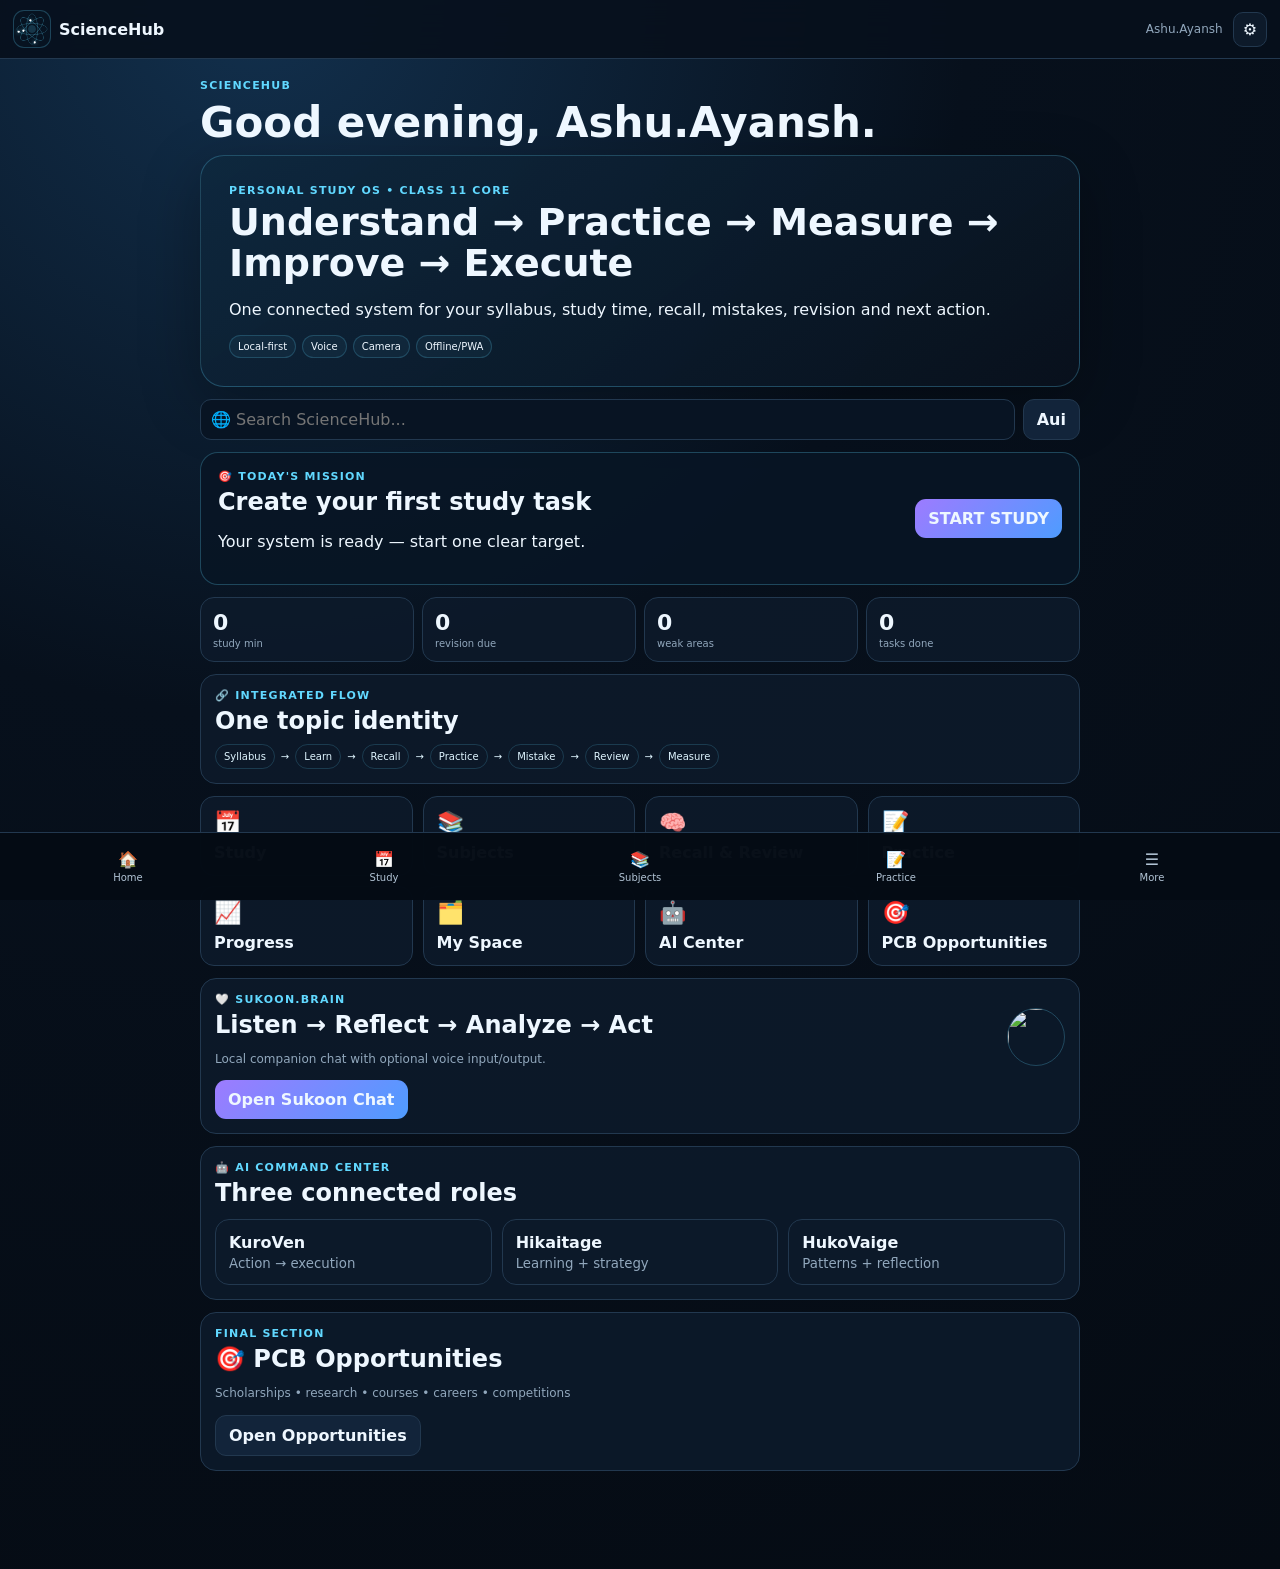
==== index.html @ 4206aed3 "Add files via upload" ====
<!doctype html><html lang="en"><head><meta charset="utf-8"><meta name="viewport" content="width=device-width,initial-scale=1,viewport-fit=cover"><meta name="theme-color" content="#07101c"><meta name="application-name" content="ScienceHub"><link rel="manifest" href="./manifest.json?v=100.0"><link rel="stylesheet" href="./style.css?v=100.0"><title>ScienceHub — V100 Integrated</title></head><body><header class="top"><button class="brand" id="homeBtn"><canvas id="brandCanvas"></canvas><b>ScienceHub</b></button><span class="user">Ashu.Ayansh</span><button class="icon" id="settingsBtn">⚙️</button></header><main id="app"></main><nav class="bottom"><button data-go="home">🏠<small>Home</small></button><button data-go="study">📅<small>Study</small></button><button data-go="subjects">📚<small>Subjects</small></button><button data-go="practice">📝<small>Practice</small></button><button id="moreBtn">☰<small>More</small></button></nav><div id="drawer"></div><div id="modal"></div><script src="./app.js?v=100.0"></script></body></html>
---- style.css ----
:root{--bg:#07101c;--panel:#0d1a2a;--panel2:#12243a;--text:#eef7ff;--muted:#91a7bc;--line:#22384f;--a:#61d8ff;--b:#9d7bff;--good:#68e0a0;--warn:#ffd166}*{box-sizing:border-box}html,body{margin:0;background:radial-gradient(circle at 20% 0%,#12304d 0,#07101c 38%,#050b13 100%);color:var(--text);font-family:system-ui,-apple-system,Segoe UI,Roboto,sans-serif;min-height:100%;scroll-behavior:smooth}body{padding-bottom:78px}button,input,textarea,select{font:inherit;color:inherit}button{cursor:pointer}.top{position:sticky;top:0;z-index:50;display:flex;align-items:center;gap:10px;padding:10px 13px;background:rgba(7,16,28,.9);backdrop-filter:blur(14px);border-bottom:1px solid var(--line)}.brand{border:0;background:none;display:flex;align-items:center;gap:8px;padding:0}.brand canvas{width:38px;height:38px;border-radius:11px;background:#071321;border:1px solid rgba(97,216,255,.25)}.user{margin-left:auto;color:var(--muted);font-size:12px}.icon{border:1px solid var(--line);background:var(--panel);border-radius:10px;padding:7px 9px}.page{max-width:920px;margin:auto;padding:12px}.eyebrow{color:var(--a);font-size:11px;font-weight:800;letter-spacing:.11em}.page h1{font-size:clamp(27px,7vw,42px);margin:6px 0}.page h2{margin:5px 0 9px}.muted{color:var(--muted);font-size:12px;line-height:1.45}.hero{border:1px solid rgba(97,216,255,.25);border-radius:24px;padding:20px;margin:8px 0 12px;background:linear-gradient(145deg,rgba(14,40,62,.9),rgba(9,17,29,.94));box-shadow:0 18px 60px rgba(0,0,0,.3)}.hero h2{font-size:clamp(23px,6vw,38px);line-height:1.08}.pills{display:flex;flex-wrap:wrap;gap:6px;margin-top:12px}.pills span,.tag{border:1px solid rgba(97,216,255,.2);background:rgba(97,216,255,.05);border-radius:999px;padding:5px 8px;font-size:10px}.search{display:flex;gap:8px;margin:10px 0}.search input,input,textarea,select{width:100%;background:#081423;border:1px solid var(--line);border-radius:11px;padding:10px;outline:none}textarea{min-height:110px;resize:vertical}.btn{border:0;border-radius:11px;padding:10px 13px;background:linear-gradient(135deg,var(--b),#4e9cff);font-weight:800}.btn.secondary{background:var(--panel2);border:1px solid var(--line)}.mission{display:flex;justify-content:space-between;gap:14px;align-items:center;padding:17px;border:1px solid rgba(97,216,255,.26);border-radius:18px;background:rgba(8,22,37,.9);margin:12px 0}.stats{display:grid;grid-template-columns:repeat(4,1fr);gap:8px;margin:10px 0}.stats div{background:rgba(13,26,42,.92);border:1px solid var(--line);border-radius:14px;padding:12px}.stats b,.stats small{display:block}.stats b{font-size:22px}.stats small{font-size:10px;color:var(--muted);margin-top:3px}.card{background:rgba(13,26,42,.92);border:1px solid var(--line);border-radius:16px;padding:14px;margin-top:12px}.flow{display:flex;flex-wrap:wrap;align-items:center;gap:6px;font-size:10px;color:#dff5ff}.flow span{border:1px solid rgba(97,216,255,.18);padding:6px 8px;border-radius:999px}.grid{display:grid;grid-template-columns:repeat(4,1fr);gap:8px;margin-top:12px}.grid.ai{grid-template-columns:repeat(3,1fr)}.quick{border:1px solid var(--line);background:rgba(13,26,42,.92);border-radius:14px;padding:13px;text-align:left}.quick span{display:block;font-size:22px;margin-bottom:8px}.quick b,.quick small{display:block}.quick small{color:var(--muted);margin-top:4px}.sukoon-icon{width:58px;height:58px;border-radius:50%;object-fit:cover;border:1px solid rgba(97,216,255,.25)}.row{display:flex;align-items:center;justify-content:space-between;gap:10px}.results button{display:block;width:100%;text-align:left;background:#0b1727;border:1px solid var(--line);border-radius:11px;padding:10px;margin-top:7px}.results .tag{margin-right:7px}.form,.list{display:grid;gap:8px}.item{background:#0a1727;border:1px solid var(--line);border-radius:12px;padding:11px}.item small{display:block;color:var(--muted);margin-top:4px}.item.done{opacity:.55}.full{width:100%;text-align:left}.actions{display:flex;gap:7px;flex-wrap:wrap;margin-top:9px}.subject b{font-size:24px}.subject small{display:block;color:var(--muted);margin-top:5px}.bottom{position:fixed;z-index:60;left:0;right:0;bottom:0;height:68px;background:rgba(5,12,21,.98);border-top:1px solid var(--line);display:grid;grid-template-columns:repeat(5,1fr);padding-bottom:env(safe-area-inset-bottom)}.bottom button{border:0;background:none;display:flex;flex-direction:column;align-items:center;justify-content:center;gap:3px;color:#b2c4d5}.bottom small{font-size:10px}.modal,.modal.chat{position:fixed;z-index:120;inset:14px;max-width:720px;max-height:calc(100vh - 28px);margin:auto;background:#091625;border:1px solid var(--line);border-radius:18px;padding:14px;overflow:auto;box-shadow:0 25px 80px #000;display:flex;flex-direction:column}.modal video{width:100%;max-height:55vh;background:#000;border-radius:13px;margin:10px 0}.modal canvas{display:none}.messages{flex:1;overflow:auto;min-height:240px;display:flex;flex-direction:column;gap:8px;margin:10px 0}.msg{max-width:88%;padding:10px 12px;border:1px solid var(--line);border-radius:15px;background:#0b1a2c;line-height:1.4;font-size:13px}.msg.user{align-self:flex-end;background:#12304a}.msg b{display:block;font-size:10px;color:var(--muted);margin-bottom:4px}.composer{display:flex;gap:7px;align-items:end}.composer textarea{min-height:48px}.foot{display:flex;gap:7px;justify-content:space-between;margin-top:8px}#drawer{display:none;position:fixed;z-index:110;inset:0}#drawer.show{display:block}.shade{position:absolute;inset:0;background:rgba(0,0,0,.72);backdrop-filter:blur(3px)}aside{position:absolute;right:0;top:0;bottom:0;width:min(94vw,430px);padding:15px;background:#071321;border-left:1px solid var(--line);overflow:auto}.menu{display:grid;gap:8px;margin-top:16px}.menu button{padding:13px;text-align:left;border:1px solid var(--line);border-radius:13px;background:#0b192a}.form label{display:flex;gap:8px;align-items:center}.form label input[type=checkbox]{width:auto}@media(max-width:650px){.page{padding:9px}.stats{grid-template-columns:repeat(2,1fr)}.grid,.grid.ai{grid-template-columns:repeat(2,1fr)}.mission{display:block}.mission .btn{width:100%;margin-top:10px}.composer{flex-direction:column}.composer .btn{width:100%}}@media(min-width:800px){.page{padding:20px}.hero{padding:28px}.grid{gap:10px}}
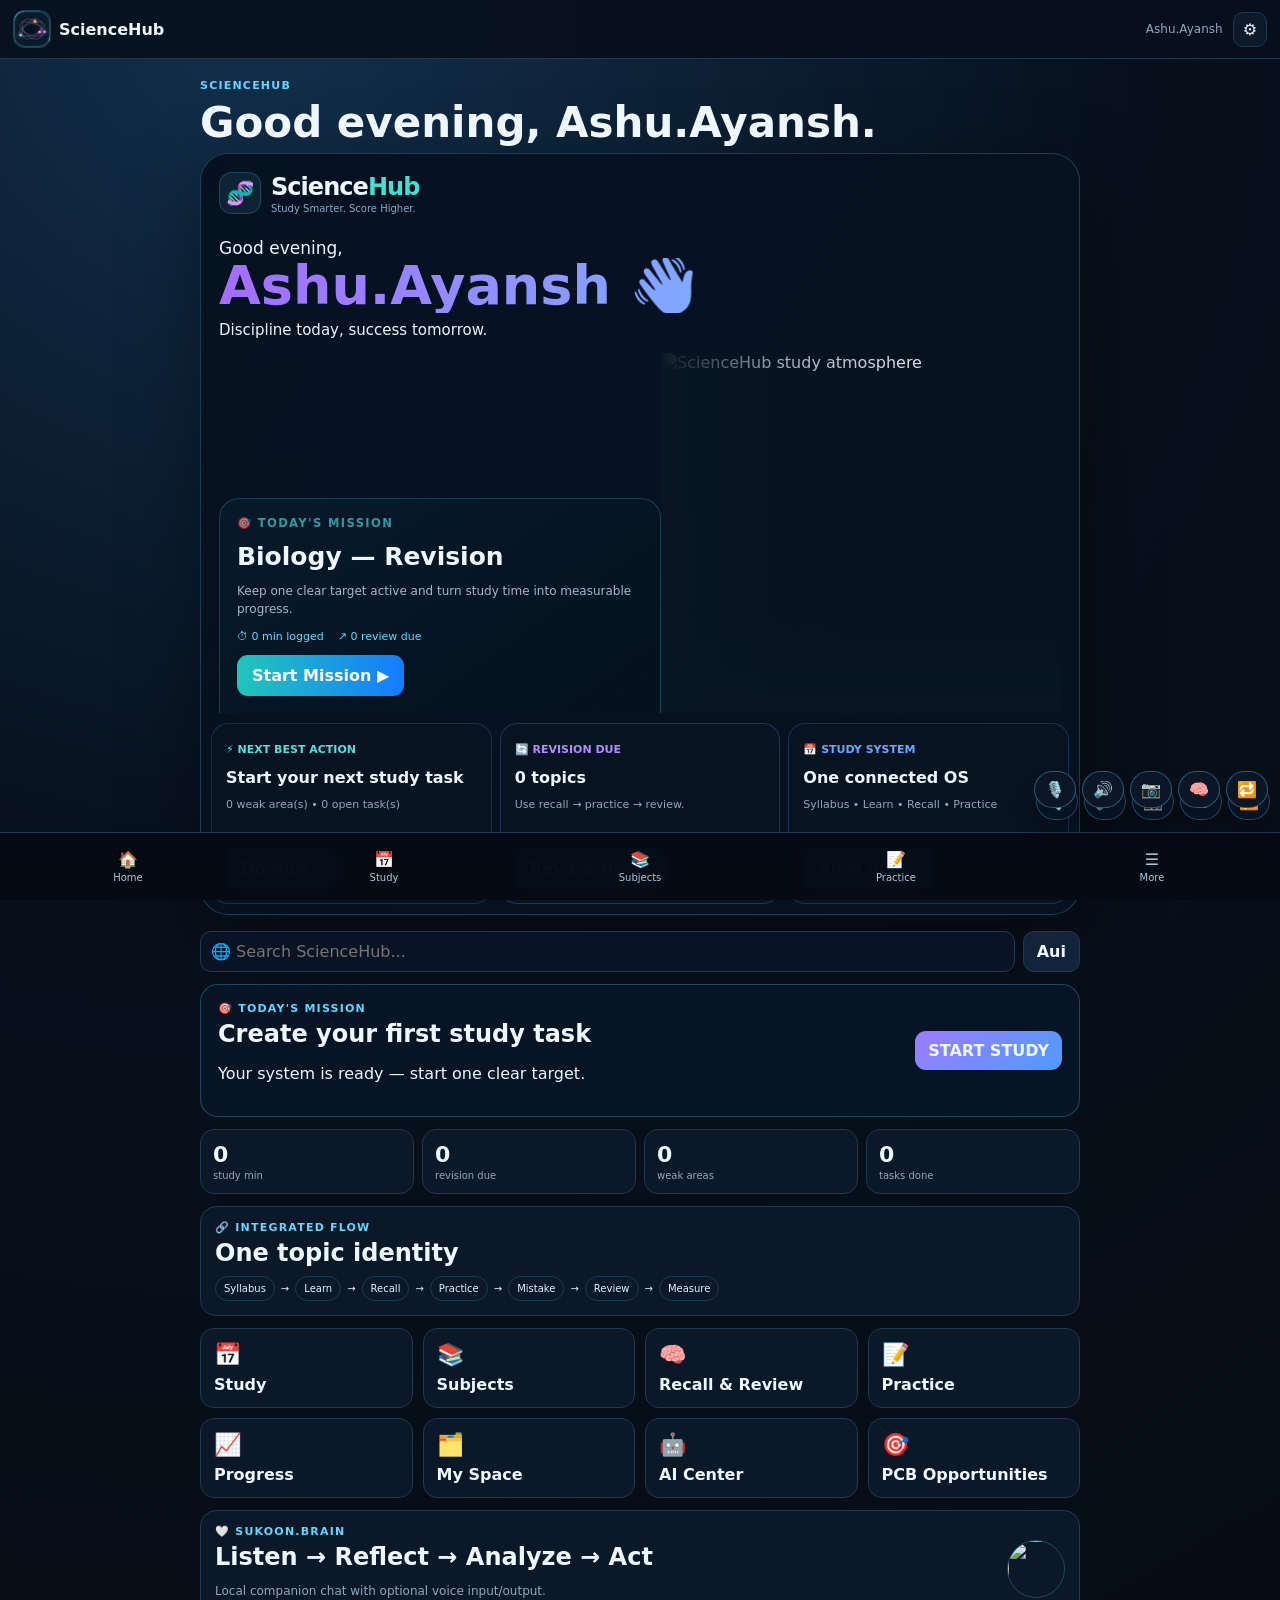
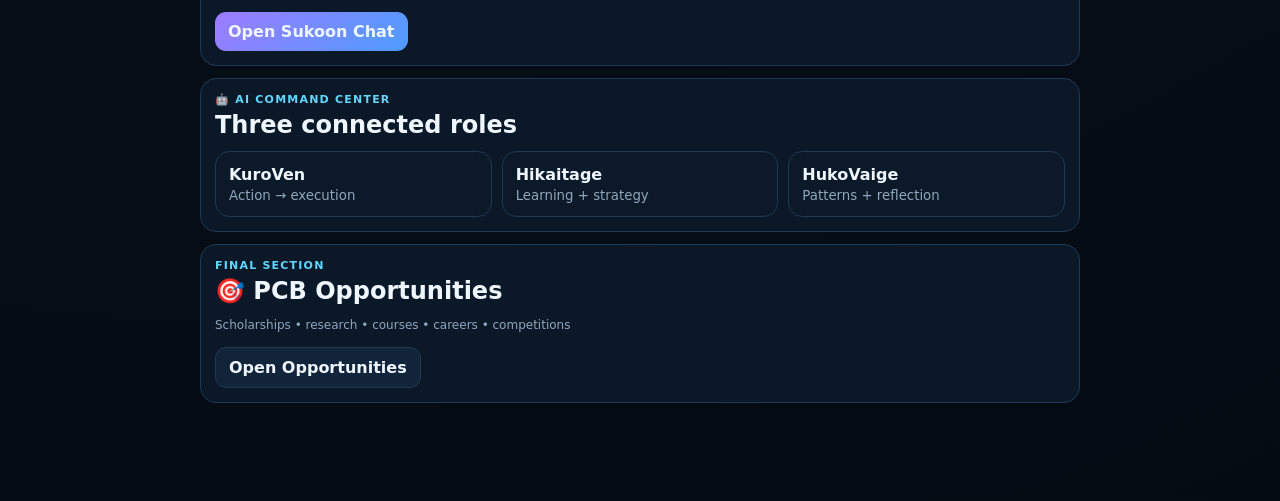
==== commit 00044b35: "Add files via upload" ====
--- a/index.html
+++ b/index.html
@@ -1 +1 @@
-<!doctype html><html lang="en"><head><meta charset="utf-8"><meta name="viewport" content="width=device-width,initial-scale=1,viewport-fit=cover"><meta name="theme-color" content="#07101c"><meta name="application-name" content="ScienceHub"><link rel="manifest" href="./manifest.json?v=100.0"><link rel="stylesheet" href="./style.css?v=100.0"><title>ScienceHub — V100 Integrated</title></head><body><header class="top"><button class="brand" id="homeBtn"><canvas id="brandCanvas"></canvas><b>ScienceHub</b></button><span class="user">Ashu.Ayansh</span><button class="icon" id="settingsBtn">⚙️</button></header><main id="app"></main><nav class="bottom"><button data-go="home">🏠<small>Home</small></button><button data-go="study">📅<small>Study</small></button><button data-go="subjects">📚<small>Subjects</small></button><button data-go="practice">📝<small>Practice</small></button><button id="moreBtn">☰<small>More</small></button></nav><div id="drawer"></div><div id="modal"></div><script src="./app.js?v=100.0"></script></body></html>
+<!doctype html><html lang="en"><head><meta charset="utf-8"><meta name="viewport" content="width=device-width,initial-scale=1,viewport-fit=cover"><meta name="theme-color" content="#07101c"><meta name="application-name" content="ScienceHub"><link rel="manifest" href="./manifest.json?v=100.0"><link rel="stylesheet" href="./style.css?v=101.0"><link rel="stylesheet" href="./sciencehub-v101.css?v=101.0"><link rel="stylesheet" href="./perspective.css?v=101.0"><link rel="stylesheet" href="./sciencehub-live-icon.css?v=101.0"><title>ScienceHub — V101 Restore Integrated</title></head><body><header class="top"><button class="brand" id="homeBtn"><canvas id="brandCanvas"></canvas><b>ScienceHub</b></button><span class="user">Ashu.Ayansh</span><button class="icon" id="settingsBtn">⚙️</button></header><main id="app"></main><nav class="bottom"><button data-go="home">🏠<small>Home</small></button><button data-go="study">📅<small>Study</small></button><button data-go="subjects">📚<small>Subjects</small></button><button data-go="practice">📝<small>Practice</small></button><button id="moreBtn">☰<small>More</small></button></nav><div id="drawer"></div><div id="modal"></div><script src="./app.js?v=101.0"></script><script src="./sciencehub-enhancements.js?v=101.0"></script><script src="./sciencehub-perspective.js?v=101.0"></script><script src="./sciencehub-v101-bridge.js?v=101.0"></script></body></html>
--- a/sciencehub-v101.css
+++ b/sciencehub-v101.css
@@ -0,0 +1,4 @@
+/* ScienceHub V101 restoration visuals */
+.sh-hero-v101{margin:0 0 16px;border:1px solid rgba(97,216,255,.22);border-radius:28px;overflow:hidden;background:linear-gradient(120deg,rgba(5,17,31,.98),rgba(8,18,34,.90));box-shadow:0 22px 80px rgba(0,0,0,.38)}
+.sh-hero-copy{padding:18px 18px 0;position:relative;z-index:1}.sh-brandline{display:flex;gap:10px;align-items:center}.sh-mini-logo{display:grid;place-items:center;width:42px;height:42px;border-radius:13px;background:rgba(97,216,255,.09);border:1px solid rgba(97,216,255,.2);font-size:23px}.sh-brandline b{font-size:24px;letter-spacing:-.04em}.sh-brandline b span{color:#41e0d1}.sh-brandline small{display:block;color:#8fa9c0;font-size:10px;margin-top:2px}.sh-greeting{margin-top:24px;font-size:17px}.sh-name{font-size:clamp(34px,9vw,54px);font-weight:900;line-height:1.02;background:linear-gradient(90deg,#a66cff,#64d9ff);-webkit-background-clip:text;background-clip:text;color:transparent}.sh-tagline{font-size:15px;color:#e9f4ff;margin-top:8px}.sh-hero-grid{display:grid;grid-template-columns:minmax(0,1.05fr) minmax(260px,.95fr);align-items:end;margin-top:14px}.sh-mission-v101{padding:17px;border-radius:20px 20px 0 0;background:linear-gradient(145deg,rgba(7,27,43,.95),rgba(5,17,29,.98));border:1px solid rgba(97,216,255,.22);border-bottom:0}.sh-kicker{color:#45dfe3;font-weight:900;letter-spacing:.07em;font-size:11px}.sh-mission-v101 h2{font-size:25px;margin:12px 0 6px}.sh-mission-v101 p{color:#a5b7c9;font-size:12px;line-height:1.45}.sh-mission-meta{display:flex;gap:14px;flex-wrap:wrap;color:#57dfff;font-size:11px;margin:12px 0}.sh-primary,.sh-hero-actions button{border:0;border-radius:11px;padding:11px 15px;background:linear-gradient(90deg,#20c6ba,#147cff);color:#fff;font-weight:900}.sh-hero-art{height:360px;overflow:hidden;position:relative}.sh-hero-art:after{content:"";position:absolute;inset:0;background:linear-gradient(90deg,#081522 0%,rgba(8,21,34,.25) 30%,transparent 60%),linear-gradient(0deg,#081522 0%,transparent 30%)}.sh-hero-art img{width:100%;height:100%;object-fit:cover;object-position:55% 42%;filter:saturate(1.05) brightness(.9)}.sh-hero-actions{display:grid;grid-template-columns:repeat(3,1fr);gap:8px;padding:10px}.sh-hero-actions article{min-height:150px;padding:14px;border:1px solid rgba(97,216,255,.15);border-radius:17px;background:rgba(8,20,34,.8)}.sh-hero-actions article:nth-child(2){border-color:rgba(157,123,255,.25)}.sh-hero-actions article:nth-child(3){border-color:rgba(70,150,255,.22)}.sh-hero-actions b{font-size:11px;color:#59e0d8}.sh-hero-actions article:nth-child(2) b{color:#b18cff}.sh-hero-actions article:nth-child(3) b{color:#69aaff}.sh-hero-actions h3{margin:11px 0 6px;font-size:16px}.sh-hero-actions p{font-size:11px;color:#91a7bc;min-height:31px}.sh-hero-actions button{background:#0d5fc2;margin-top:8px}.sh-live-brand{position:relative;display:block;width:38px;height:38px;border-radius:11px;overflow:hidden;border:1px solid rgba(97,216,255,.25);flex:0 0 38px}.sh-live-brand img,.sh-live-brand canvas{position:absolute;inset:0;width:100%;height:100%;display:block}.sh-live-brand img{object-fit:cover}.sh-live-brand canvas{pointer-events:none}.sh-live-brand:after{content:"";position:absolute;inset:0;border-radius:11px;box-shadow:inset 0 0 15px rgba(80,220,255,.12);pointer-events:none}#shV101Dock{position:fixed;right:10px;bottom:80px;z-index:70;display:flex;gap:6px;flex-wrap:wrap;justify-content:flex-end}#shV101Dock button{border:1px solid rgba(97,216,255,.28);border-radius:999px;background:rgba(7,20,34,.94);color:#fff;padding:8px 10px;box-shadow:0 7px 24px rgba(0,0,0,.3)}
+@media(max-width:700px){.sh-hero-grid{grid-template-columns:1fr}.sh-hero-art{height:270px;order:-1}.sh-mission-v101{border-radius:0 0 18px 18px;border-bottom:1px solid rgba(97,216,255,.22)}.sh-hero-actions{grid-template-columns:1fr}.sh-hero-actions article{min-height:auto}.sh-hero-copy{padding:15px 12px 0}.sh-name{font-size:38px}}
--- a/perspective.css
+++ b/perspective.css
@@ -0,0 +1 @@
+.sh-perspective{margin:18px auto;max-width:1100px;padding:18px;border-radius:22px;background:rgba(20,25,45,.72);backdrop-filter:blur(12px);border:1px solid rgba(255,255,255,.09);color:inherit}.sh-perspective-head{display:flex;justify-content:space-between;gap:16px;margin-bottom:14px}.sh-kicker{font-size:.72rem;letter-spacing:.12em;opacity:.65}.sh-perspective h2{margin:4px 0}.sh-perspective p{opacity:.78}.sh-perspective-grid{display:grid;grid-template-columns:repeat(5,minmax(0,1fr));gap:10px}.sh-perspective-card{border:1px solid rgba(255,255,255,.1);border-radius:16px;padding:14px;text-align:left;background:rgba(255,255,255,.04);color:inherit;cursor:pointer;min-height:130px}.sh-perspective-card.active{outline:2px solid currentColor;background:rgba(255,255,255,.09)}.sh-perspective-icon{font-size:1.5rem;display:block;margin-bottom:10px}.sh-perspective-card strong,.sh-perspective-card small{display:block}.sh-perspective-card small{margin-top:6px;opacity:.7;line-height:1.35}.sh-perspective-insight{margin-top:12px;padding:14px;border-radius:15px;background:rgba(255,255,255,.05)}.sh-perspective-insight p{margin:6px 0 0}@media(max-width:800px){.sh-perspective-grid{grid-template-columns:repeat(2,minmax(0,1fr))}}@media(max-width:480px){.sh-perspective-grid{grid-template-columns:1fr}.sh-perspective{margin:10px;padding:13px}}
--- a/sciencehub-live-icon.css
+++ b/sciencehub-live-icon.css
@@ -0,0 +1,6 @@
+/* ScienceHub live icon shell */
+.brand-live-icon{display:inline-flex;width:42px;height:42px;flex:0 0 42px;align-items:center;justify-content:center;overflow:hidden;border-radius:12px}
+#brandIconCanvas{display:block;width:42px;height:42px}
+.sh-live-preview{display:grid;place-items:center;min-height:100vh;margin:0;background:#07101c;color:#fff;font-family:system-ui,sans-serif}
+.sh-live-card{width:min(92vw,520px);padding:24px;border-radius:28px;background:rgba(255,255,255,.06);border:1px solid rgba(255,255,255,.12);text-align:center;box-shadow:0 20px 70px rgba(0,0,0,.35)}
+.sh-live-card h1{margin:0 0 8px}.sh-live-card p{opacity:.75}.sh-live-icon{width:320px;height:320px;margin:20px auto;border-radius:64px;overflow:hidden}.sh-live-icon canvas{width:100%;height:100%;display:block}
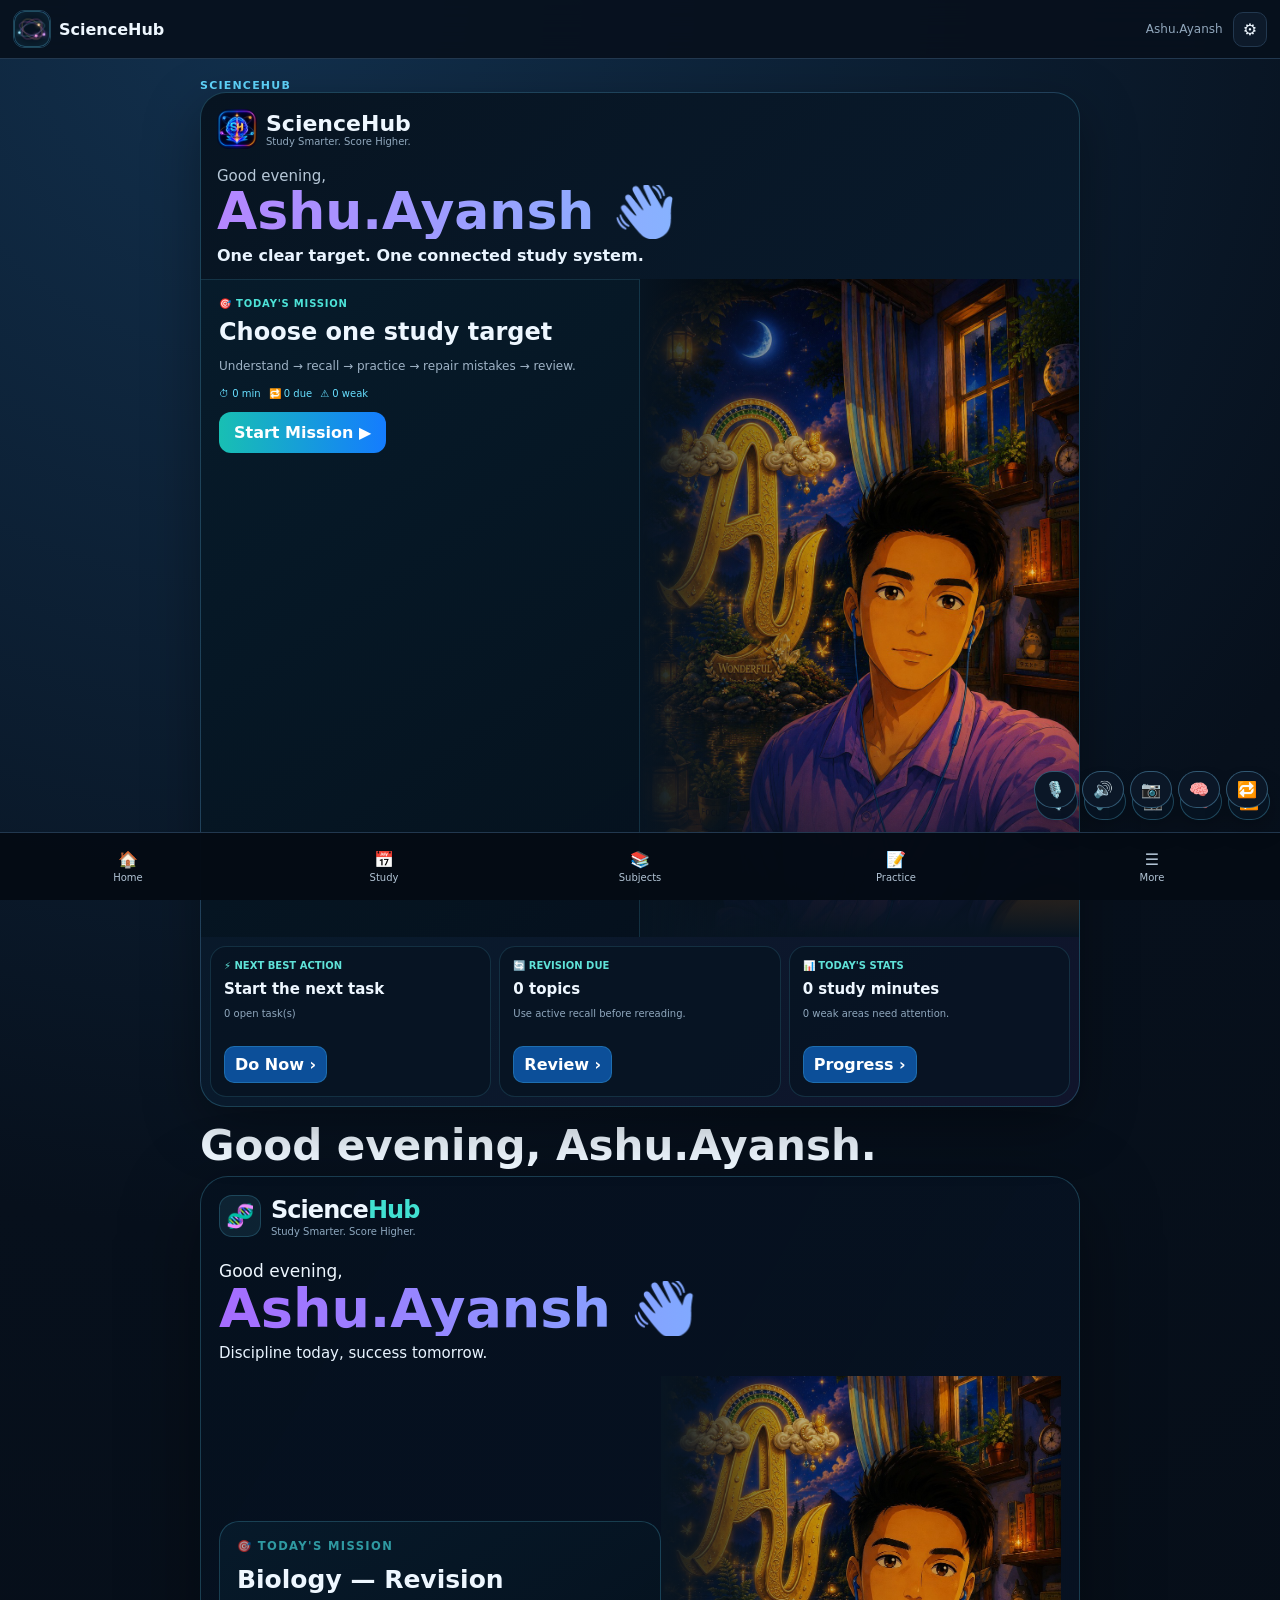
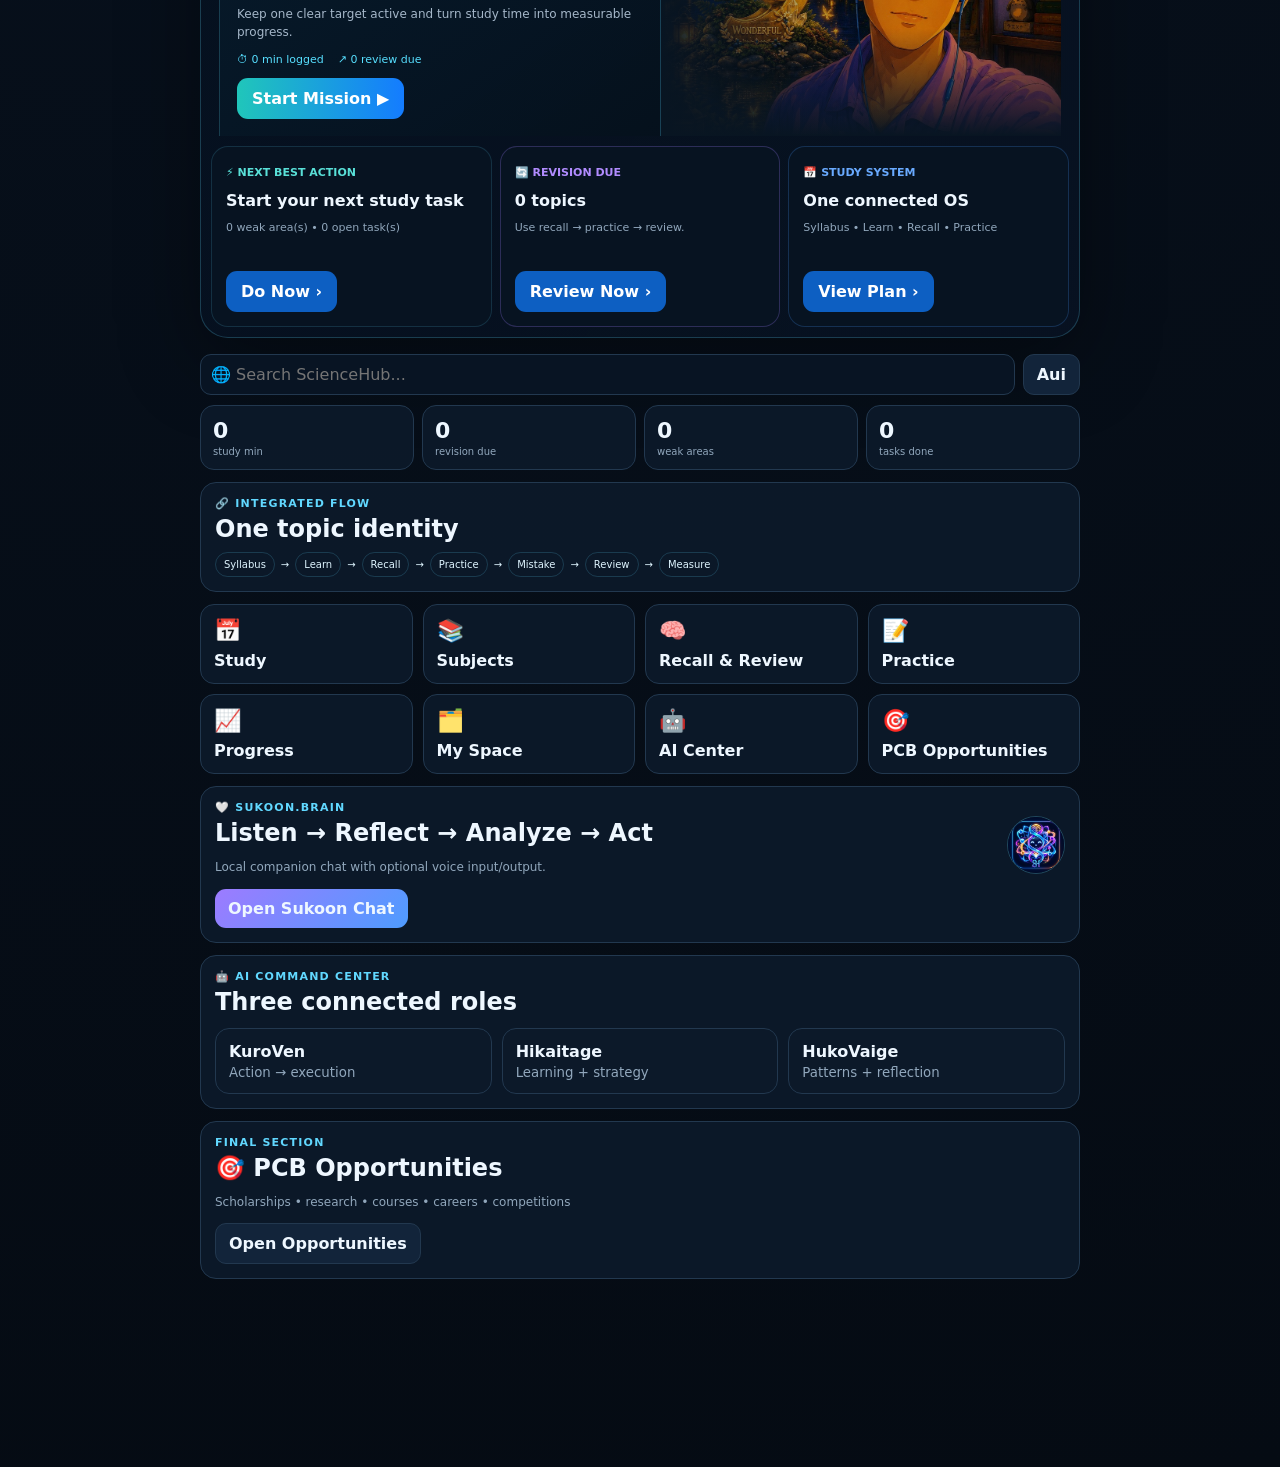
==== commit 8a477234: "Add files via upload" ====
--- a/index.html
+++ b/index.html
@@ -1 +1,37 @@
-<!doctype html><html lang="en"><head><meta charset="utf-8"><meta name="viewport" content="width=device-width,initial-scale=1,viewport-fit=cover"><meta name="theme-color" content="#07101c"><meta name="application-name" content="ScienceHub"><link rel="manifest" href="./manifest.json?v=100.0"><link rel="stylesheet" href="./style.css?v=101.0"><link rel="stylesheet" href="./sciencehub-v101.css?v=101.0"><link rel="stylesheet" href="./perspective.css?v=101.0"><link rel="stylesheet" href="./sciencehub-live-icon.css?v=101.0"><title>ScienceHub — V101 Restore Integrated</title></head><body><header class="top"><button class="brand" id="homeBtn"><canvas id="brandCanvas"></canvas><b>ScienceHub</b></button><span class="user">Ashu.Ayansh</span><button class="icon" id="settingsBtn">⚙️</button></header><main id="app"></main><nav class="bottom"><button data-go="home">🏠<small>Home</small></button><button data-go="study">📅<small>Study</small></button><button data-go="subjects">📚<small>Subjects</small></button><button data-go="practice">📝<small>Practice</small></button><button id="moreBtn">☰<small>More</small></button></nav><div id="drawer"></div><div id="modal"></div><script src="./app.js?v=101.0"></script><script src="./sciencehub-enhancements.js?v=101.0"></script><script src="./sciencehub-perspective.js?v=101.0"></script><script src="./sciencehub-v101-bridge.js?v=101.0"></script></body></html>
+<!doctype html>
+<html lang="en">
+<head>
+<meta charset="utf-8">
+<meta name="viewport" content="width=device-width,initial-scale=1,viewport-fit=cover">
+<meta name="theme-color" content="#07101c">
+<meta name="application-name" content="ScienceHub">
+<link rel="manifest" href="./manifest.json?v=102.0">
+<link rel="stylesheet" href="./style.css?v=102.0">
+<link rel="stylesheet" href="./sciencehub-v101.css?v=102.0">
+<link rel="stylesheet" href="./perspective.css?v=102.0">
+<link rel="stylesheet" href="./sciencehub-live-icon.css?v=102.0">
+<link rel="stylesheet" href="./sciencehub-v102-repair.css?v=102.0">
+<title>ScienceHub — V102 Repair Integrated</title>
+</head>
+<body>
+<header class="top">
+<button class="brand" id="homeBtn"><canvas id="brandCanvas"></canvas><b>ScienceHub</b></button>
+<span class="user">Ashu.Ayansh</span>
+<button class="icon" id="settingsBtn">⚙️</button>
+</header>
+<main id="app"></main>
+<nav class="bottom">
+<button data-go="home">🏠<small>Home</small></button>
+<button data-go="study">📅<small>Study</small></button>
+<button data-go="subjects">📚<small>Subjects</small></button>
+<button data-go="practice">📝<small>Practice</small></button>
+<button id="moreBtn">☰<small>More</small></button>
+</nav>
+<div id="drawer"></div><div id="modal"></div>
+<script src="./app.js?v=102.0"></script>
+<script src="./sciencehub-enhancements.js?v=102.0"></script>
+<script src="./sciencehub-perspective.js?v=102.0"></script>
+<script src="./sciencehub-v101-bridge.js?v=102.0"></script>
+<script src="./sciencehub-v102-repair.js?v=102.0"></script>
+</body>
+</html>
--- a/sciencehub-v102-repair.css
+++ b/sciencehub-v102-repair.css
@@ -0,0 +1,18 @@
+/* ScienceHub V102 Repair — additive, mobile-first, no core feature replacement */
+:root{--sh-cyan:#61d8ff;--sh-teal:#41e0d1;--sh-purple:#a66cff;--sh-bg:#07101c}
+body{overflow-x:hidden}
+.page{width:min(100%,1120px);margin:0 auto;padding-bottom:110px}
+.card,.hero,.mission,.search,.stats,.quick{box-sizing:border-box}
+.sh-v102-hero{position:relative;margin:0 0 14px;border:1px solid rgba(97,216,255,.22);border-radius:26px;overflow:hidden;background:linear-gradient(135deg,#071421 0%,#091a2c 55%,#10142b 100%);box-shadow:0 18px 55px rgba(0,0,0,.34)}
+.sh-v102-hero-top{padding:16px 16px 0;position:relative;z-index:2}
+.sh-v102-brand{display:flex;align-items:center;gap:9px}.sh-v102-brand img{width:40px;height:40px;border-radius:12px;object-fit:cover}.sh-v102-brand b{font-size:22px}.sh-v102-brand small{display:block;color:#91a8bd;font-size:10px}
+.sh-v102-greeting{margin-top:18px;color:#b7c8d8;font-size:15px}.sh-v102-name{font-size:clamp(32px,8vw,52px);font-weight:900;line-height:1.03;background:linear-gradient(90deg,#b486ff,#61d8ff);-webkit-background-clip:text;background-clip:text;color:transparent}.sh-v102-tag{margin:7px 0 0;color:#e9f4ff;font-weight:700}
+.sh-v102-main{display:grid;grid-template-columns:1fr 1fr;align-items:stretch;margin-top:14px}.sh-v102-art{min-height:300px;position:relative;overflow:hidden;order:2}.sh-v102-art img{width:100%;height:100%;object-fit:cover;object-position:center;display:block;filter:saturate(1.04) brightness(.9)}.sh-v102-art:after{content:"";position:absolute;inset:0;background:linear-gradient(90deg,#071421 0%,rgba(7,20,33,.45) 20%,transparent 55%),linear-gradient(0deg,#071421 0%,transparent 34%)}
+.sh-v102-mission{padding:18px;background:linear-gradient(145deg,rgba(7,27,43,.97),rgba(5,17,29,.98));border-top:1px solid rgba(97,216,255,.16);border-right:1px solid rgba(97,216,255,.14)}.sh-v102-kicker{font-size:10px;font-weight:900;letter-spacing:.08em;color:#4de2d8}.sh-v102-mission h2{font-size:24px;line-height:1.12;margin:10px 0 7px}.sh-v102-mission p{color:#9fb3c6;font-size:12px;line-height:1.5}.sh-v102-meta{display:flex;gap:8px;flex-wrap:wrap;margin:13px 0;color:#67dfff;font-size:10px}.sh-v102-btn{border:0;border-radius:12px;padding:11px 15px;background:linear-gradient(90deg,#18bfb3,#147cff);color:#fff;font-weight:900}
+.sh-v102-actions{display:grid;grid-template-columns:repeat(3,1fr);gap:8px;padding:9px}.sh-v102-action{padding:13px;border-radius:16px;border:1px solid rgba(97,216,255,.14);background:rgba(7,20,34,.78);min-width:0}.sh-v102-action b{display:block;font-size:10px;color:#5fe2d8}.sh-v102-action h3{font-size:15px;margin:9px 0 5px}.sh-v102-action p{font-size:10px;color:#8fa7bd;min-height:28px}.sh-v102-action button{border:1px solid rgba(97,216,255,.22);border-radius:10px;background:#0c4f99;color:#fff;padding:8px 10px;font-weight:800}
+.sh-v102-pcb{margin:14px 0;padding:15px;border:1px solid rgba(97,216,255,.18);border-radius:22px;background:linear-gradient(145deg,rgba(8,22,37,.95),rgba(8,15,28,.95))}.sh-v102-pcb-head{display:flex;justify-content:space-between;gap:12px;align-items:flex-end}.sh-v102-pcb h2{margin:4px 0;font-size:20px}.sh-v102-pcb p{margin:0;color:#8fa7bd;font-size:11px}.sh-v102-assets{display:grid;grid-template-columns:repeat(3,1fr);gap:9px;margin-top:12px}.sh-v102-asset{border:1px solid rgba(97,216,255,.13);background:rgba(255,255,255,.025);border-radius:16px;padding:10px;color:#fff;text-align:left;cursor:pointer}.sh-v102-asset img{width:100%;height:90px;object-fit:contain;display:block}.sh-v102-asset b{display:block;margin-top:5px;font-size:12px}.sh-v102-asset small{display:block;color:#8fa7bd;margin-top:3px;font-size:9px}
+.sh-v102-visuals{display:grid;grid-template-columns:repeat(4,1fr);gap:8px}.sh-v102-visual{padding:9px;border-radius:14px;border:1px solid rgba(97,216,255,.12);background:rgba(255,255,255,.02);text-align:center}.sh-v102-visual img{width:58px;height:58px;object-fit:contain}.sh-v102-visual span{display:block;font-size:9px;color:#a6b9ca;margin-top:3px}
+.sh-v102-modal{position:fixed;inset:0;z-index:999;background:rgba(1,6,12,.86);backdrop-filter:blur(8px);display:grid;place-items:center;padding:20px}.sh-v102-modal>div{width:min(92vw,440px);border:1px solid rgba(97,216,255,.25);border-radius:24px;background:#091625;padding:20px;text-align:center}.sh-v102-modal img{width:min(70vw,280px);height:min(70vw,280px);object-fit:contain}.sh-v102-modal button{border:0;border-radius:10px;padding:10px 15px;background:#1167bd;color:#fff;font-weight:800}
+.sh-v102-audit{display:none!important}
+@media(max-width:720px){.page{padding-left:10px;padding-right:10px}.sh-v102-main{grid-template-columns:1fr}.sh-v102-art{order:-1;min-height:220px;max-height:280px}.sh-v102-mission{border-right:0}.sh-v102-actions{grid-template-columns:1fr}.sh-v102-action{min-height:0}.sh-v102-assets{grid-template-columns:repeat(3,1fr)}.sh-v102-asset{padding:7px}.sh-v102-asset img{height:70px}.sh-v102-visuals{grid-template-columns:repeat(4,1fr)}.bottom{padding-bottom:env(safe-area-inset-bottom)} }
+@media(max-width:390px){.sh-v102-assets{grid-template-columns:1fr}.sh-v102-asset{display:grid;grid-template-columns:72px 1fr;align-items:center;column-gap:9px}.sh-v102-asset img{height:72px}.sh-v102-asset b{margin-top:0}.sh-v102-visuals{grid-template-columns:repeat(2,1fr)}}
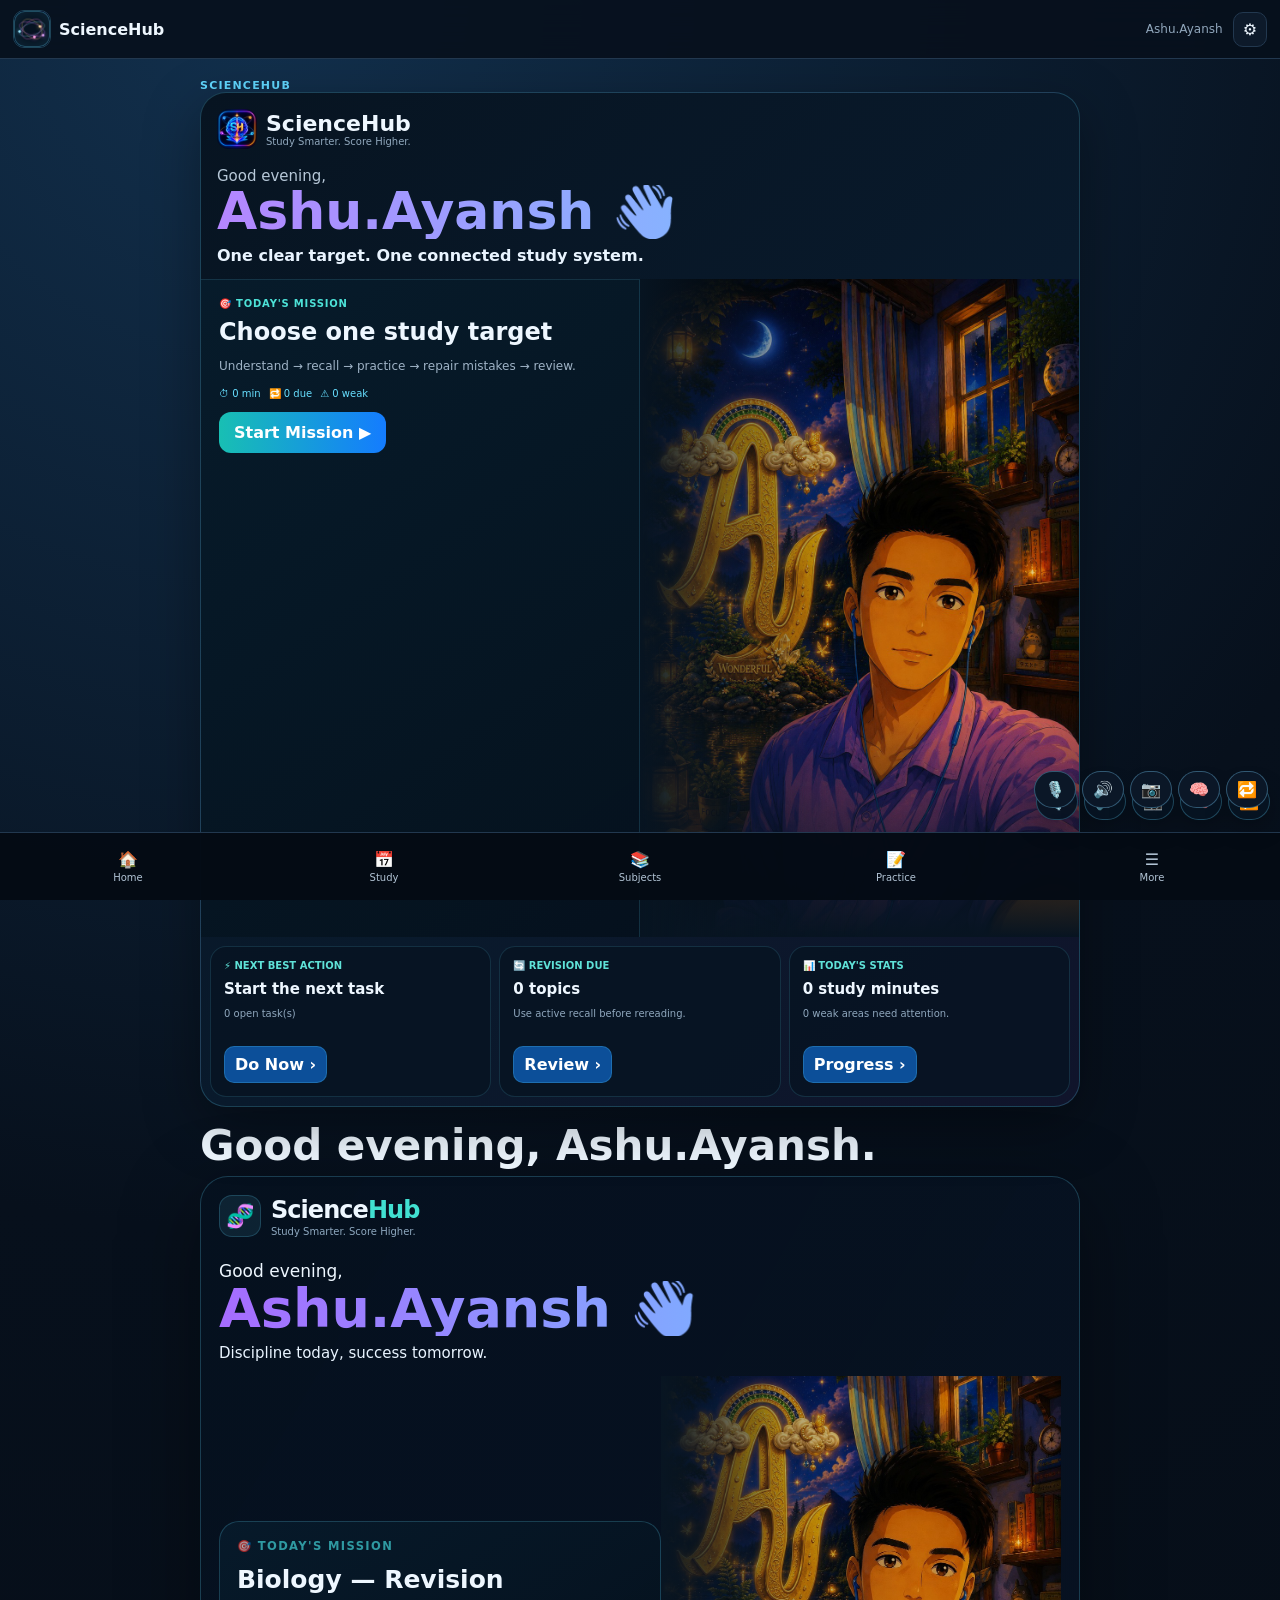
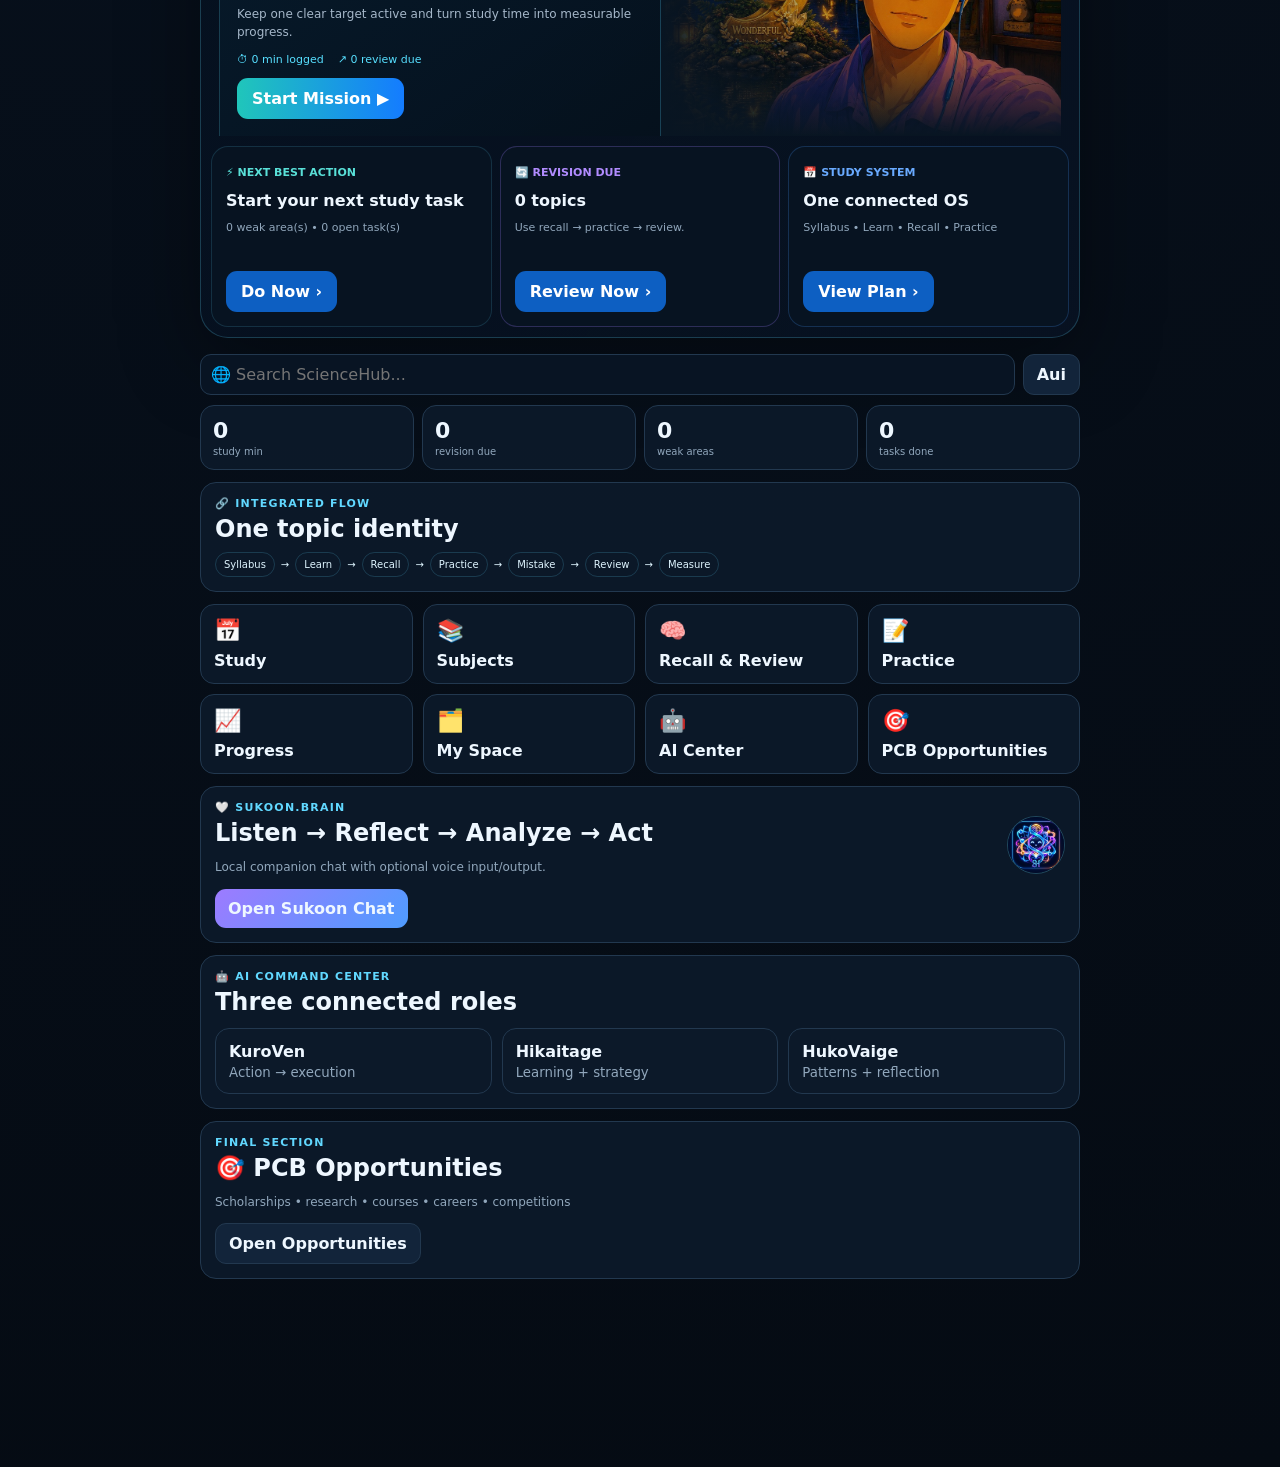
==== commit f2ab6274: "Add files via upload" ====
--- a/index.html
+++ b/index.html
@@ -11,7 +11,8 @@
 <link rel="stylesheet" href="./perspective.css?v=102.0">
 <link rel="stylesheet" href="./sciencehub-live-icon.css?v=102.0">
 <link rel="stylesheet" href="./sciencehub-v102-repair.css?v=102.0">
-<title>ScienceHub — V102 Repair Integrated</title>
+<link rel="stylesheet" href="./core/upgrade-guard-ai.css?v=2.0">
+<title>ScienceHub — Upgrade Guard AI Phase 2</title>
 </head>
 <body>
 <header class="top">
@@ -28,6 +29,11 @@
 <button id="moreBtn">☰<small>More</small></button>
 </nav>
 <div id="drawer"></div><div id="modal"></div>
+
+<!-- Upgrade Guard AI is loaded before the ScienceHub runtime so it is available by default. -->
+<script src="./upgrade-guard-ai.js?v=2.0"></script>
+<script src="./core/sciencehub-upgrade-bridge.js?v=2.0"></script>
+
 <script src="./app.js?v=102.0"></script>
 <script src="./sciencehub-enhancements.js?v=102.0"></script>
 <script src="./sciencehub-perspective.js?v=102.0"></script>
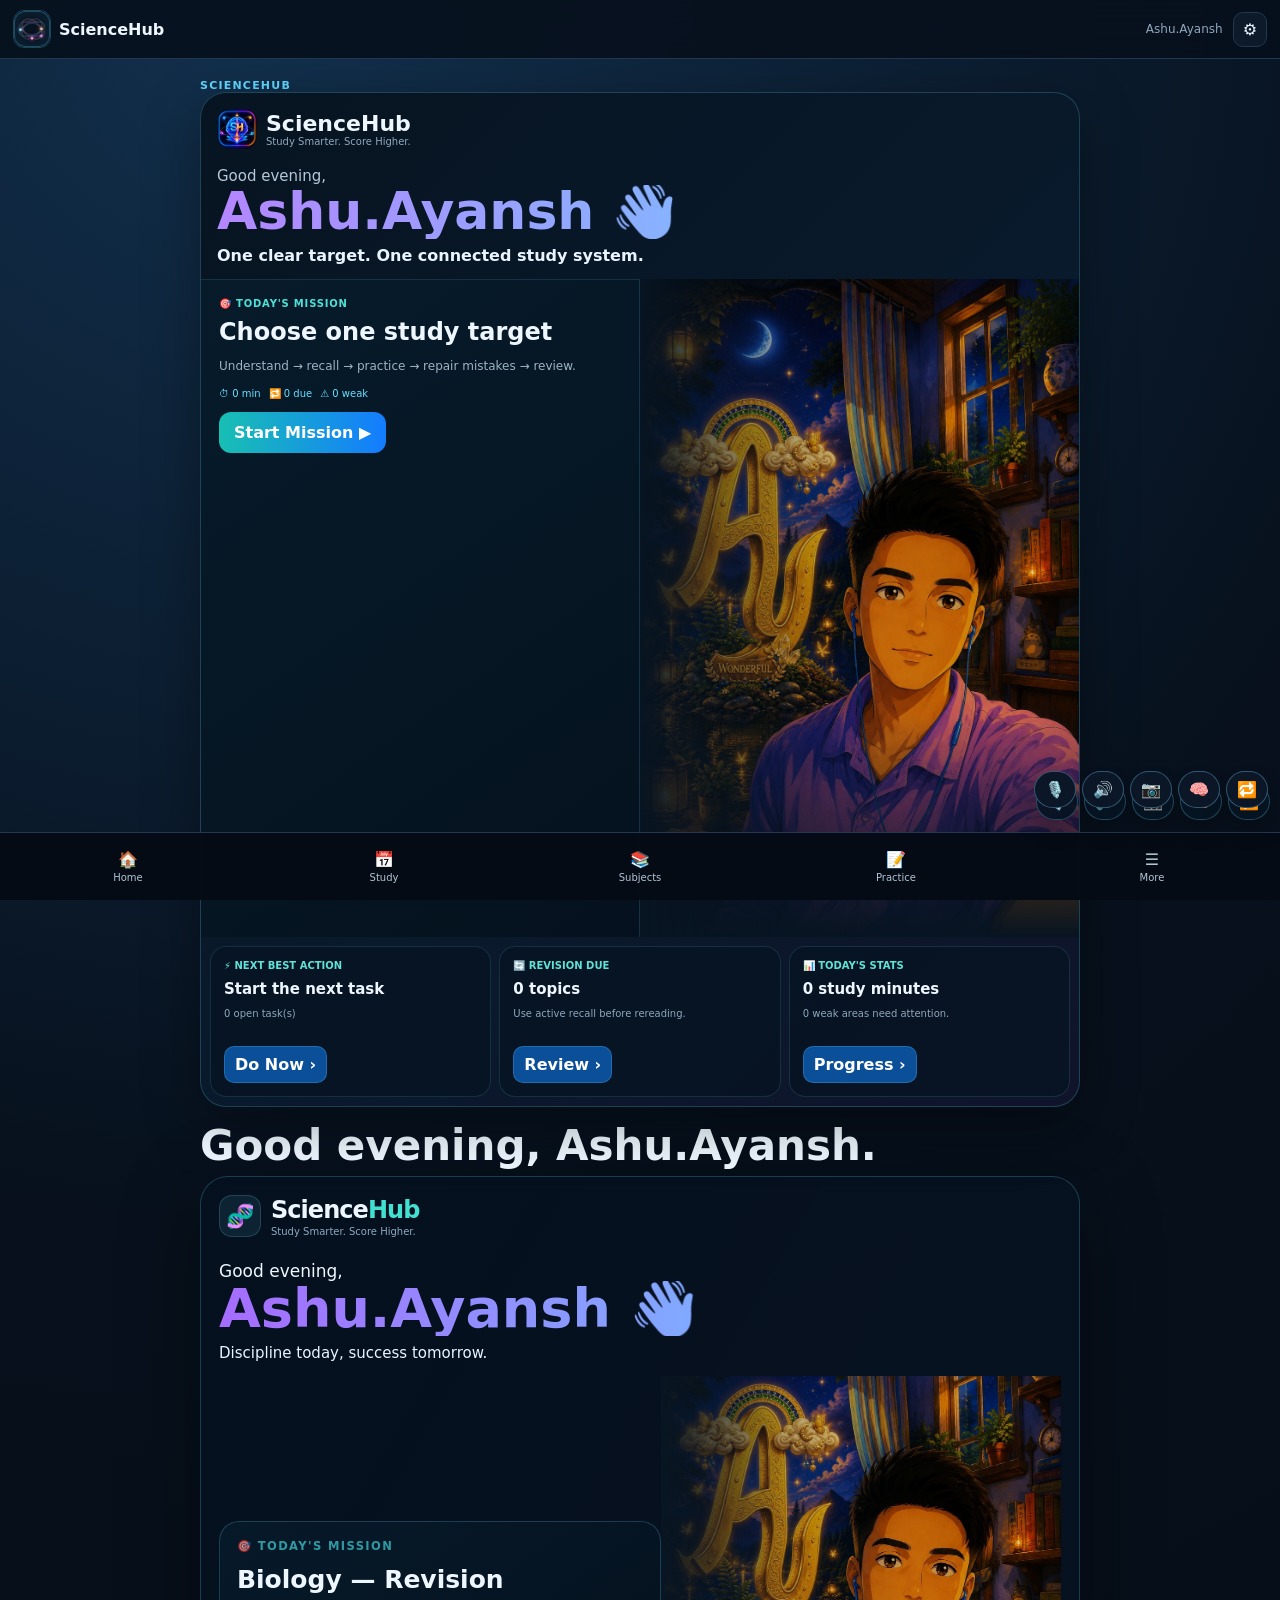
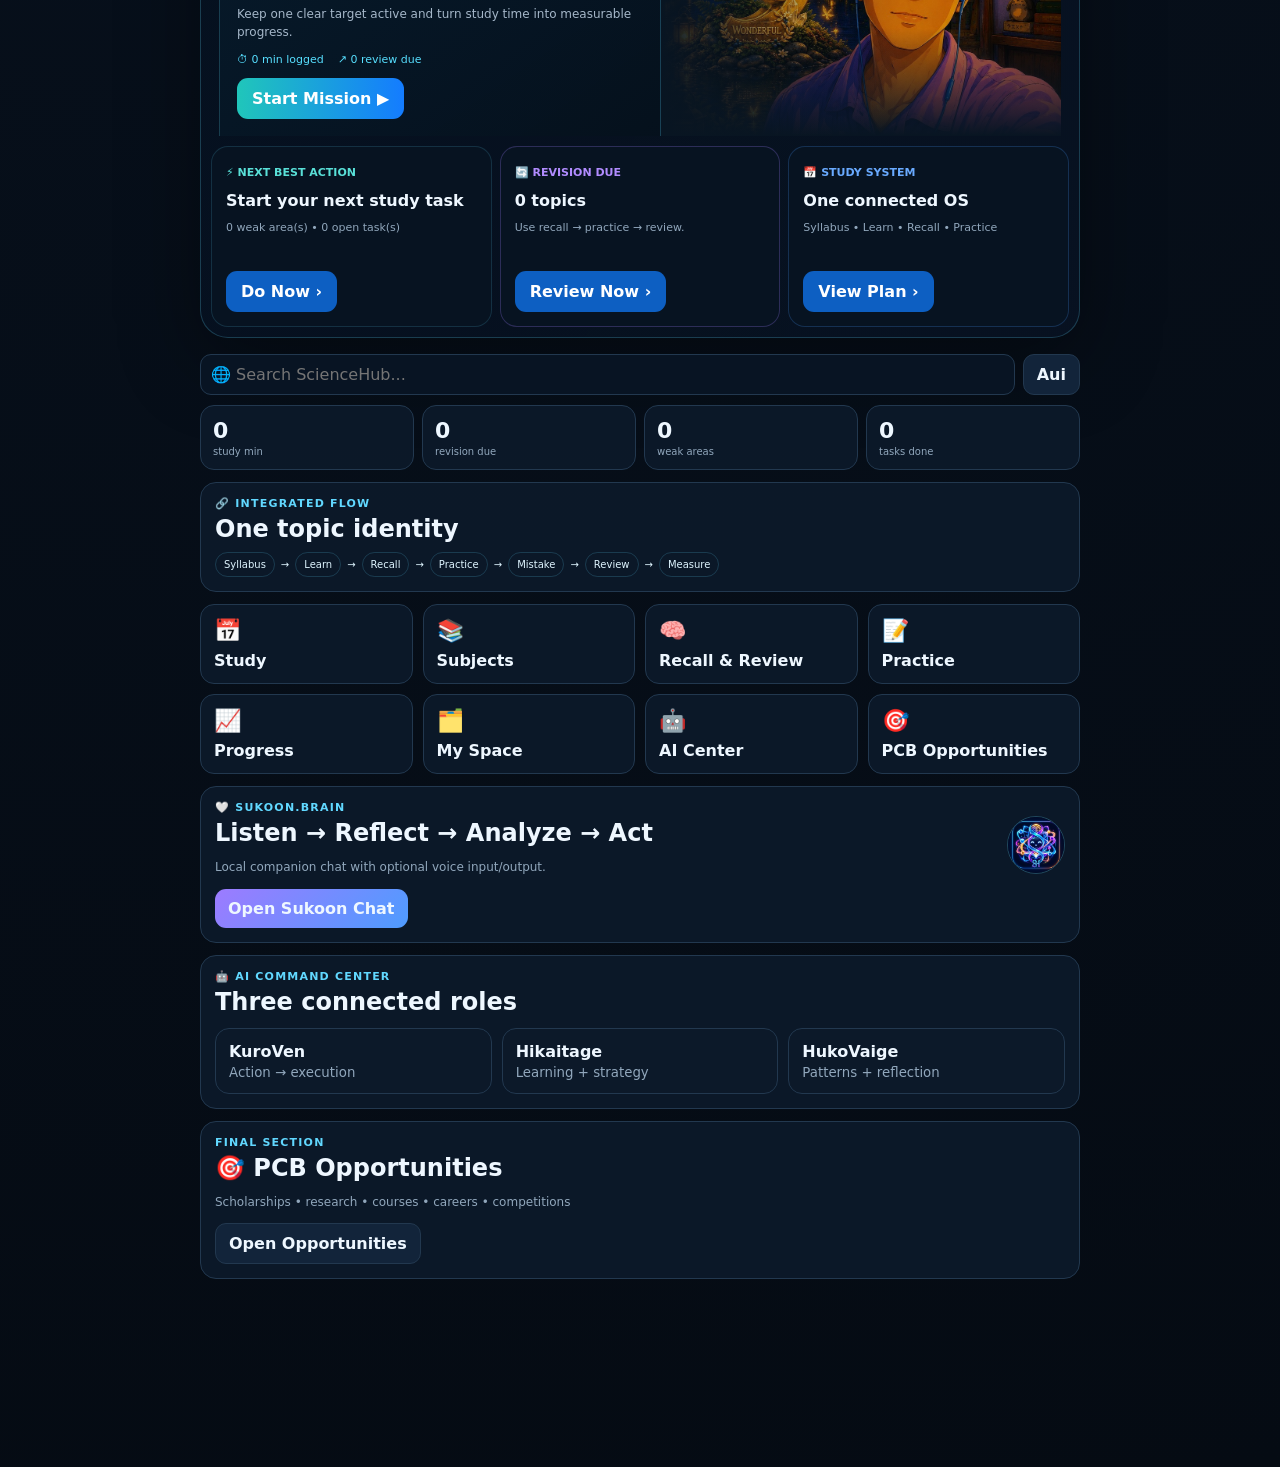
==== commit 3f889725: "Add files via upload" ====
--- a/index.html
+++ b/index.html
@@ -12,7 +12,7 @@
 <link rel="stylesheet" href="./sciencehub-live-icon.css?v=102.0">
 <link rel="stylesheet" href="./sciencehub-v102-repair.css?v=102.0">
 <link rel="stylesheet" href="./core/upgrade-guard-ai.css?v=2.0">
-<title>ScienceHub — Upgrade Guard AI Phase 2</title>
+<title>ScienceHub — Upgrade Guard AI Phase 3</title>
 </head>
 <body>
 <header class="top">
@@ -33,6 +33,9 @@
 <!-- Upgrade Guard AI is loaded before the ScienceHub runtime so it is available by default. -->
 <script src="./upgrade-guard-ai.js?v=2.0"></script>
 <script src="./core/sciencehub-upgrade-bridge.js?v=2.0"></script>
+<script src="./core/phase3-regression.js?v=3.0"></script>
+<script src="./core/upgrade-guard-ai-phase3.js?v=3.0"></script>
+<script src="./core/phase3-bridge.js?v=3.0"></script>
 
 <script src="./app.js?v=102.0"></script>
 <script src="./sciencehub-enhancements.js?v=102.0"></script>
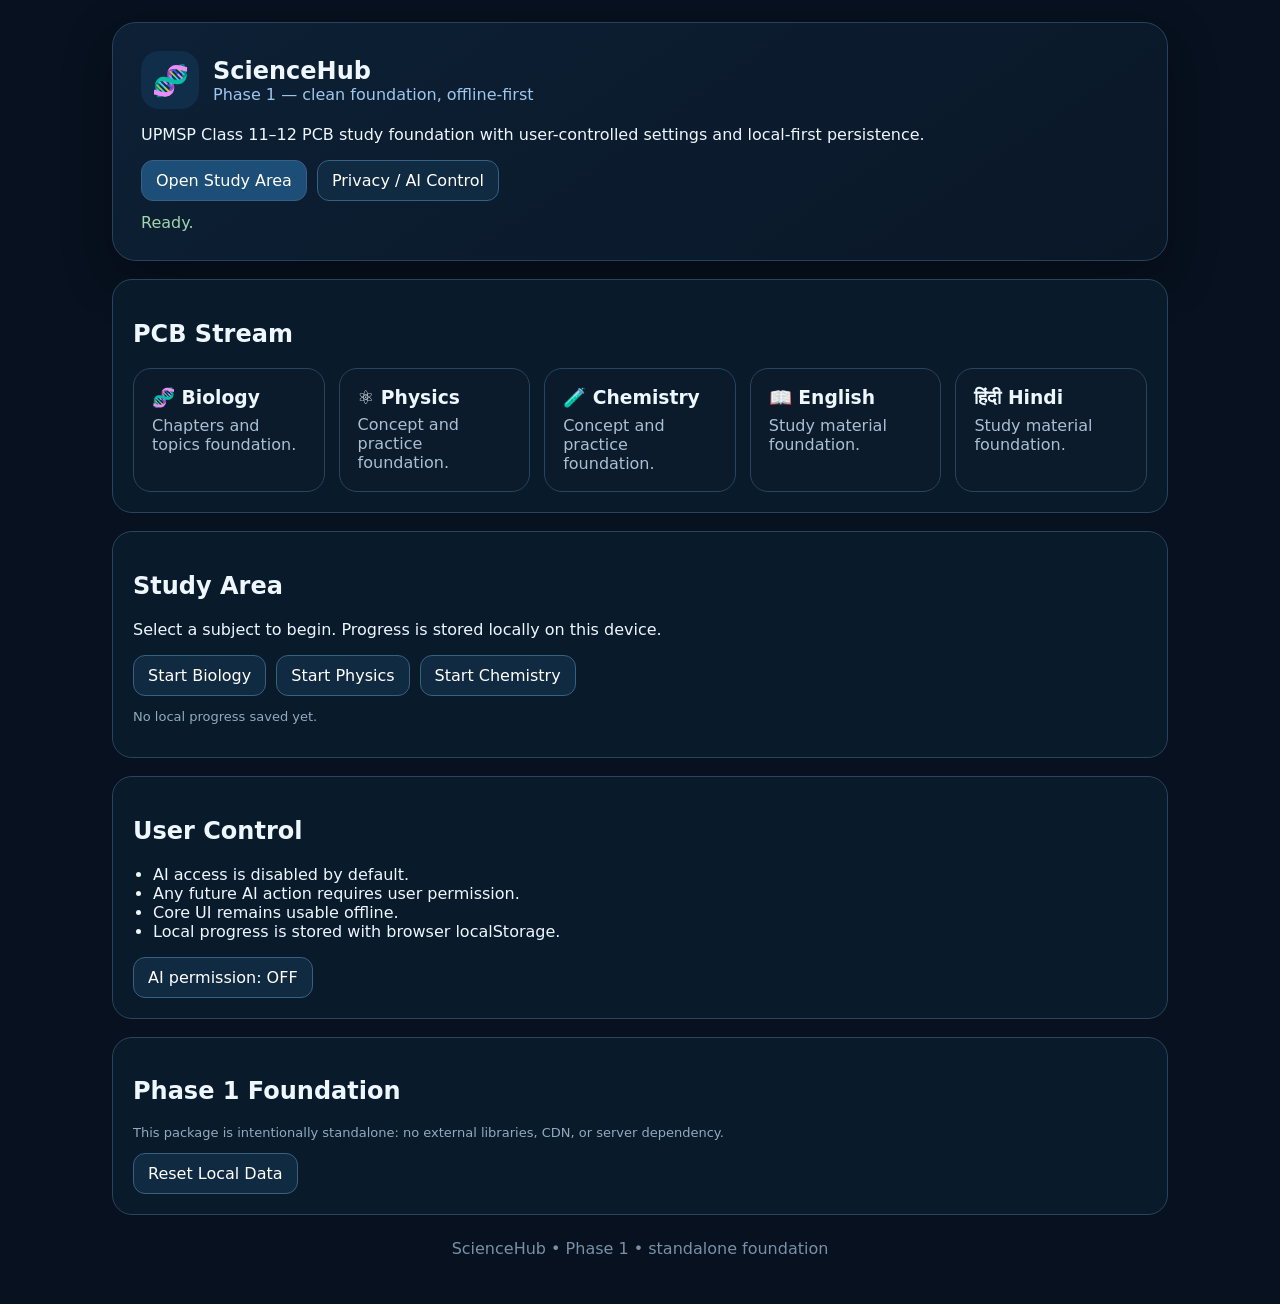
==== commit 96acef02: "Add files via upload" ====
--- a/index.html
+++ b/index.html
@@ -1,46 +1,28 @@
 <!doctype html>
 <html lang="en">
 <head>
-<meta charset="utf-8">
-<meta name="viewport" content="width=device-width,initial-scale=1,viewport-fit=cover">
-<meta name="theme-color" content="#07101c">
-<meta name="application-name" content="ScienceHub">
-<link rel="manifest" href="./manifest.json?v=102.0">
-<link rel="stylesheet" href="./style.css?v=102.0">
-<link rel="stylesheet" href="./sciencehub-v101.css?v=102.0">
-<link rel="stylesheet" href="./perspective.css?v=102.0">
-<link rel="stylesheet" href="./sciencehub-live-icon.css?v=102.0">
-<link rel="stylesheet" href="./sciencehub-v102-repair.css?v=102.0">
-<link rel="stylesheet" href="./core/upgrade-guard-ai.css?v=2.0">
-<title>ScienceHub — Upgrade Guard AI Phase 3</title>
+<meta charset="utf-8"><meta name="viewport" content="width=device-width,initial-scale=1">
+<title>ScienceHub — Phase 1 Foundation</title>
+<style>
+*{box-sizing:border-box}body{margin:0;font-family:system-ui,-apple-system,Segoe UI,sans-serif;background:#07111f;color:#eef6ff}button{font:inherit;cursor:pointer}.wrap{max-width:1100px;margin:auto;padding:22px}.hero{padding:28px;border:1px solid #28415c;border-radius:24px;background:linear-gradient(145deg,#0d2035,#0a1727);box-shadow:0 18px 50px #0005}.brand{display:flex;align-items:center;gap:14px}.logo{width:58px;height:58px;border-radius:18px;display:grid;place-items:center;background:#102d49;font-size:30px}.tag{color:#9ec7ed}.grid{display:grid;grid-template-columns:repeat(auto-fit,minmax(190px,1fr));gap:14px;margin-top:20px}.card{padding:18px;border:1px solid #29445e;border-radius:18px;background:#0b1b2c}.card h3{margin:0 0 7px}.card p{margin:0;color:#a9bfd4}.section{margin-top:18px;padding:20px;border:1px solid #29445e;border-radius:20px;background:#091a2b}.row{display:flex;gap:10px;flex-wrap:wrap}.btn{border:1px solid #386083;background:#102a42;color:#fff;padding:10px 14px;border-radius:12px}.btn.primary{background:#1c4e77}.status{margin-top:12px;color:#9fd6aa}.small{font-size:13px;color:#91aac0}.list{padding-left:20px}.footer{padding:24px 0;color:#7891a8;text-align:center}
+</style>
 </head>
-<body>
-<header class="top">
-<button class="brand" id="homeBtn"><canvas id="brandCanvas"></canvas><b>ScienceHub</b></button>
-<span class="user">Ashu.Ayansh</span>
-<button class="icon" id="settingsBtn">⚙️</button>
-</header>
-<main id="app"></main>
-<nav class="bottom">
-<button data-go="home">🏠<small>Home</small></button>
-<button data-go="study">📅<small>Study</small></button>
-<button data-go="subjects">📚<small>Subjects</small></button>
-<button data-go="practice">📝<small>Practice</small></button>
-<button id="moreBtn">☰<small>More</small></button>
-</nav>
-<div id="drawer"></div><div id="modal"></div>
-
-<!-- Upgrade Guard AI is loaded before the ScienceHub runtime so it is available by default. -->
-<script src="./upgrade-guard-ai.js?v=2.0"></script>
-<script src="./core/sciencehub-upgrade-bridge.js?v=2.0"></script>
-<script src="./core/phase3-regression.js?v=3.0"></script>
-<script src="./core/upgrade-guard-ai-phase3.js?v=3.0"></script>
-<script src="./core/phase3-bridge.js?v=3.0"></script>
-
-<script src="./app.js?v=102.0"></script>
-<script src="./sciencehub-enhancements.js?v=102.0"></script>
-<script src="./sciencehub-perspective.js?v=102.0"></script>
-<script src="./sciencehub-v101-bridge.js?v=102.0"></script>
-<script src="./sciencehub-v102-repair.js?v=102.0"></script>
-</body>
-</html>
+<body><main class="wrap">
+<section class="hero"><div class="brand"><div class="logo">🧬</div><div><h1 style="margin:0">ScienceHub</h1><div class="tag">Phase 1 — clean foundation, offline-first</div></div></div><p>UPMSP Class 11–12 PCB study foundation with user-controlled settings and local-first persistence.</p><div class="row"><button class="btn primary" onclick="openStudy()">Open Study Area</button><button class="btn" onclick="togglePrivacy()">Privacy / AI Control</button></div><div id="status" class="status">Ready.</div></section>
+<section class="section"><h2>PCB Stream</h2><div class="grid"><article class="card"><h3>🧬 Biology</h3><p>Chapters and topics foundation.</p></article><article class="card"><h3>⚛️ Physics</h3><p>Concept and practice foundation.</p></article><article class="card"><h3>🧪 Chemistry</h3><p>Concept and practice foundation.</p></article><article class="card"><h3>📖 English</h3><p>Study material foundation.</p></article><article class="card"><h3>हिंदी Hindi</h3><p>Study material foundation.</p></article></div></section>
+<section class="section" id="study"><h2>Study Area</h2><p>Select a subject to begin. Progress is stored locally on this device.</p><div class="row"><button class="btn" onclick="saveProgress('Biology')">Start Biology</button><button class="btn" onclick="saveProgress('Physics')">Start Physics</button><button class="btn" onclick="saveProgress('Chemistry')">Start Chemistry</button></div><p class="small" id="progress">No local progress saved yet.</p></section>
+<section class="section" id="privacy"><h2>User Control</h2><ul class="list"><li>AI access is disabled by default.</li><li>Any future AI action requires user permission.</li><li>Core UI remains usable offline.</li><li>Local progress is stored with browser localStorage.</li></ul><button class="btn" onclick="toggleAI()" id="aiBtn">AI permission: OFF</button></section>
+<section class="section"><h2>Phase 1 Foundation</h2><p class="small">This package is intentionally standalone: no external libraries, CDN, or server dependency.</p><div class="row"><button class="btn" onclick="resetLocal()">Reset Local Data</button></div></section>
+<div class="footer">ScienceHub • Phase 1 • standalone foundation</div>
+</main>
+<script>
+const KEY='sciencehub_phase1';let state=JSON.parse(localStorage.getItem(KEY)||'{"ai":false,"subject":null}');
+function persist(){localStorage.setItem(KEY,JSON.stringify(state));render()}
+function render(){document.getElementById('aiBtn').textContent='AI permission: '+(state.ai?'ON':'OFF');document.getElementById('progress').textContent=state.subject?'Current local study subject: '+state.subject:'No local progress saved yet.'}
+function openStudy(){document.getElementById('study').scrollIntoView({behavior:'smooth'})}
+function togglePrivacy(){document.getElementById('privacy').scrollIntoView({behavior:'smooth'})}
+function toggleAI(){state.ai=!state.ai;persist();document.getElementById('status').textContent='AI permission is now '+(state.ai?'ON':'OFF')+' — user controlled.'}
+function saveProgress(s){state.subject=s;persist();document.getElementById('status').textContent=s+' selected. Progress stored locally.'}
+function resetLocal(){localStorage.removeItem(KEY);state={ai:false,subject:null};render();document.getElementById('status').textContent='Local Phase 1 data reset.'}
+render();
+</script></body></html>
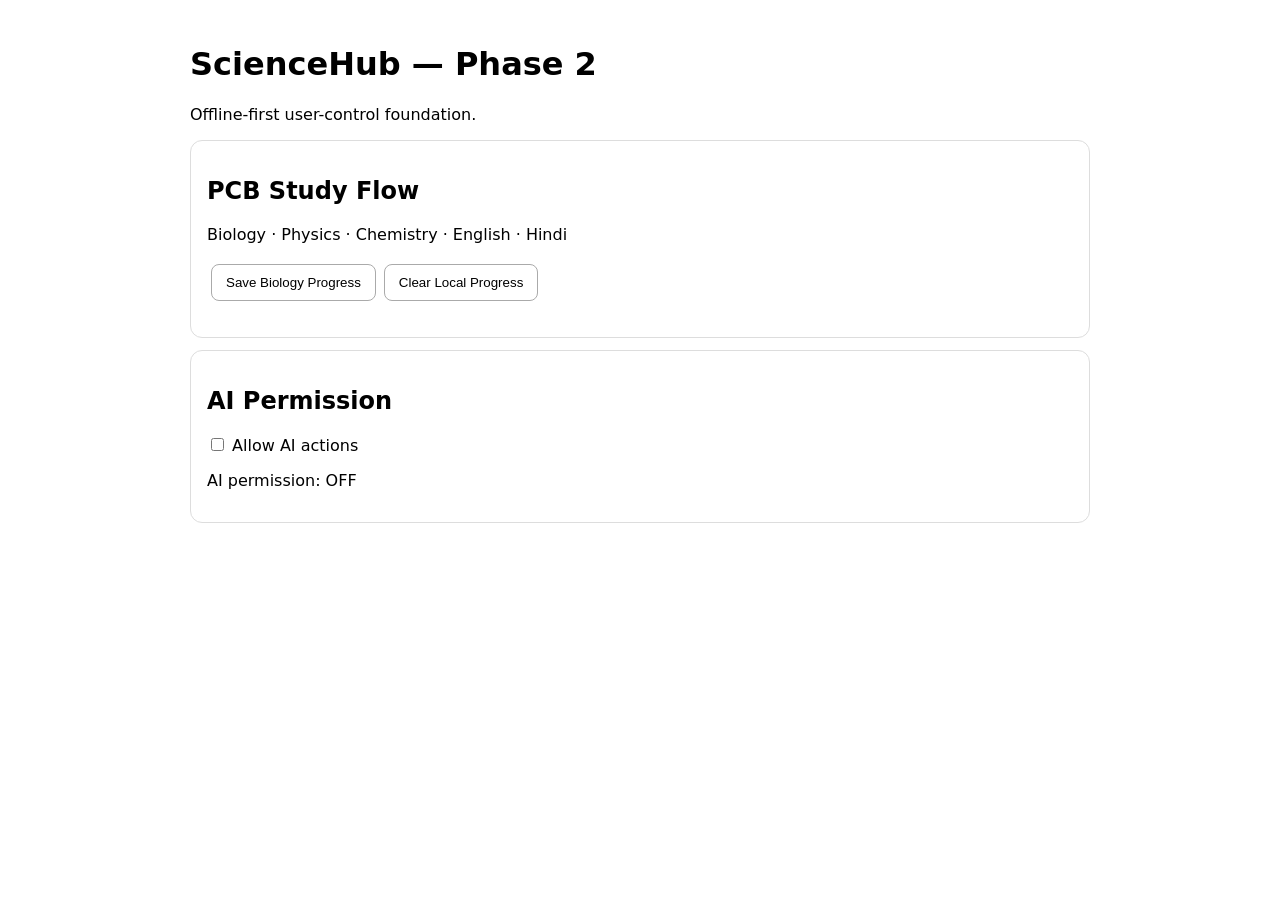
==== commit 5e1fd614: "Add files via upload" ====
--- a/index.html
+++ b/index.html
@@ -1,28 +1 @@
-<!doctype html>
-<html lang="en">
-<head>
-<meta charset="utf-8"><meta name="viewport" content="width=device-width,initial-scale=1">
-<title>ScienceHub — Phase 1 Foundation</title>
-<style>
-*{box-sizing:border-box}body{margin:0;font-family:system-ui,-apple-system,Segoe UI,sans-serif;background:#07111f;color:#eef6ff}button{font:inherit;cursor:pointer}.wrap{max-width:1100px;margin:auto;padding:22px}.hero{padding:28px;border:1px solid #28415c;border-radius:24px;background:linear-gradient(145deg,#0d2035,#0a1727);box-shadow:0 18px 50px #0005}.brand{display:flex;align-items:center;gap:14px}.logo{width:58px;height:58px;border-radius:18px;display:grid;place-items:center;background:#102d49;font-size:30px}.tag{color:#9ec7ed}.grid{display:grid;grid-template-columns:repeat(auto-fit,minmax(190px,1fr));gap:14px;margin-top:20px}.card{padding:18px;border:1px solid #29445e;border-radius:18px;background:#0b1b2c}.card h3{margin:0 0 7px}.card p{margin:0;color:#a9bfd4}.section{margin-top:18px;padding:20px;border:1px solid #29445e;border-radius:20px;background:#091a2b}.row{display:flex;gap:10px;flex-wrap:wrap}.btn{border:1px solid #386083;background:#102a42;color:#fff;padding:10px 14px;border-radius:12px}.btn.primary{background:#1c4e77}.status{margin-top:12px;color:#9fd6aa}.small{font-size:13px;color:#91aac0}.list{padding-left:20px}.footer{padding:24px 0;color:#7891a8;text-align:center}
-</style>
-</head>
-<body><main class="wrap">
-<section class="hero"><div class="brand"><div class="logo">🧬</div><div><h1 style="margin:0">ScienceHub</h1><div class="tag">Phase 1 — clean foundation, offline-first</div></div></div><p>UPMSP Class 11–12 PCB study foundation with user-controlled settings and local-first persistence.</p><div class="row"><button class="btn primary" onclick="openStudy()">Open Study Area</button><button class="btn" onclick="togglePrivacy()">Privacy / AI Control</button></div><div id="status" class="status">Ready.</div></section>
-<section class="section"><h2>PCB Stream</h2><div class="grid"><article class="card"><h3>🧬 Biology</h3><p>Chapters and topics foundation.</p></article><article class="card"><h3>⚛️ Physics</h3><p>Concept and practice foundation.</p></article><article class="card"><h3>🧪 Chemistry</h3><p>Concept and practice foundation.</p></article><article class="card"><h3>📖 English</h3><p>Study material foundation.</p></article><article class="card"><h3>हिंदी Hindi</h3><p>Study material foundation.</p></article></div></section>
-<section class="section" id="study"><h2>Study Area</h2><p>Select a subject to begin. Progress is stored locally on this device.</p><div class="row"><button class="btn" onclick="saveProgress('Biology')">Start Biology</button><button class="btn" onclick="saveProgress('Physics')">Start Physics</button><button class="btn" onclick="saveProgress('Chemistry')">Start Chemistry</button></div><p class="small" id="progress">No local progress saved yet.</p></section>
-<section class="section" id="privacy"><h2>User Control</h2><ul class="list"><li>AI access is disabled by default.</li><li>Any future AI action requires user permission.</li><li>Core UI remains usable offline.</li><li>Local progress is stored with browser localStorage.</li></ul><button class="btn" onclick="toggleAI()" id="aiBtn">AI permission: OFF</button></section>
-<section class="section"><h2>Phase 1 Foundation</h2><p class="small">This package is intentionally standalone: no external libraries, CDN, or server dependency.</p><div class="row"><button class="btn" onclick="resetLocal()">Reset Local Data</button></div></section>
-<div class="footer">ScienceHub • Phase 1 • standalone foundation</div>
-</main>
-<script>
-const KEY='sciencehub_phase1';let state=JSON.parse(localStorage.getItem(KEY)||'{"ai":false,"subject":null}');
-function persist(){localStorage.setItem(KEY,JSON.stringify(state));render()}
-function render(){document.getElementById('aiBtn').textContent='AI permission: '+(state.ai?'ON':'OFF');document.getElementById('progress').textContent=state.subject?'Current local study subject: '+state.subject:'No local progress saved yet.'}
-function openStudy(){document.getElementById('study').scrollIntoView({behavior:'smooth'})}
-function togglePrivacy(){document.getElementById('privacy').scrollIntoView({behavior:'smooth'})}
-function toggleAI(){state.ai=!state.ai;persist();document.getElementById('status').textContent='AI permission is now '+(state.ai?'ON':'OFF')+' — user controlled.'}
-function saveProgress(s){state.subject=s;persist();document.getElementById('status').textContent=s+' selected. Progress stored locally.'}
-function resetLocal(){localStorage.removeItem(KEY);state={ai:false,subject:null};render();document.getElementById('status').textContent='Local Phase 1 data reset.'}
-render();
-</script></body></html>
+<!doctype html><html><head><meta charset="utf-8"><meta name="viewport" content="width=device-width,initial-scale=1"><title>ScienceHub P2</title><style>body{font-family:system-ui;margin:0;padding:24px;max-width:900px;margin:auto}button{padding:10px 14px;margin:4px;border:1px solid #aaa;border-radius:8px;background:#fff}section{border:1px solid #ddd;border-radius:12px;padding:16px;margin:12px 0}.ok{color:#087f23}</style></head><body><h1>ScienceHub — Phase 2</h1><p>Offline-first user-control foundation.</p><section><h2>PCB Study Flow</h2><p>Biology · Physics · Chemistry · English · Hindi</p><button onclick="save('Biology')">Save Biology Progress</button><button onclick="clearData()">Clear Local Progress</button><p id="status"></p></section><section><h2>AI Permission</h2><label><input id="ai" type="checkbox"> Allow AI actions</label><p id="aiStatus"></p></section><script>const S='sciencehub_p2';function save(s){localStorage.setItem(S,JSON.stringify({subject:s,updated:new Date().toISOString()}));status.textContent='Saved locally: '+s;status.className='ok'}function clearData(){localStorage.removeItem(S);status.textContent='Local progress cleared'}ai.onchange=()=>{localStorage.setItem('sciencehub_ai_allowed',ai.checked?'true':'false');aiStatus.textContent=ai.checked?'AI permission: ON':'AI permission: OFF'};ai.checked=localStorage.getItem('sciencehub_ai_allowed')==='true';ai.onchange()</script></body></html>
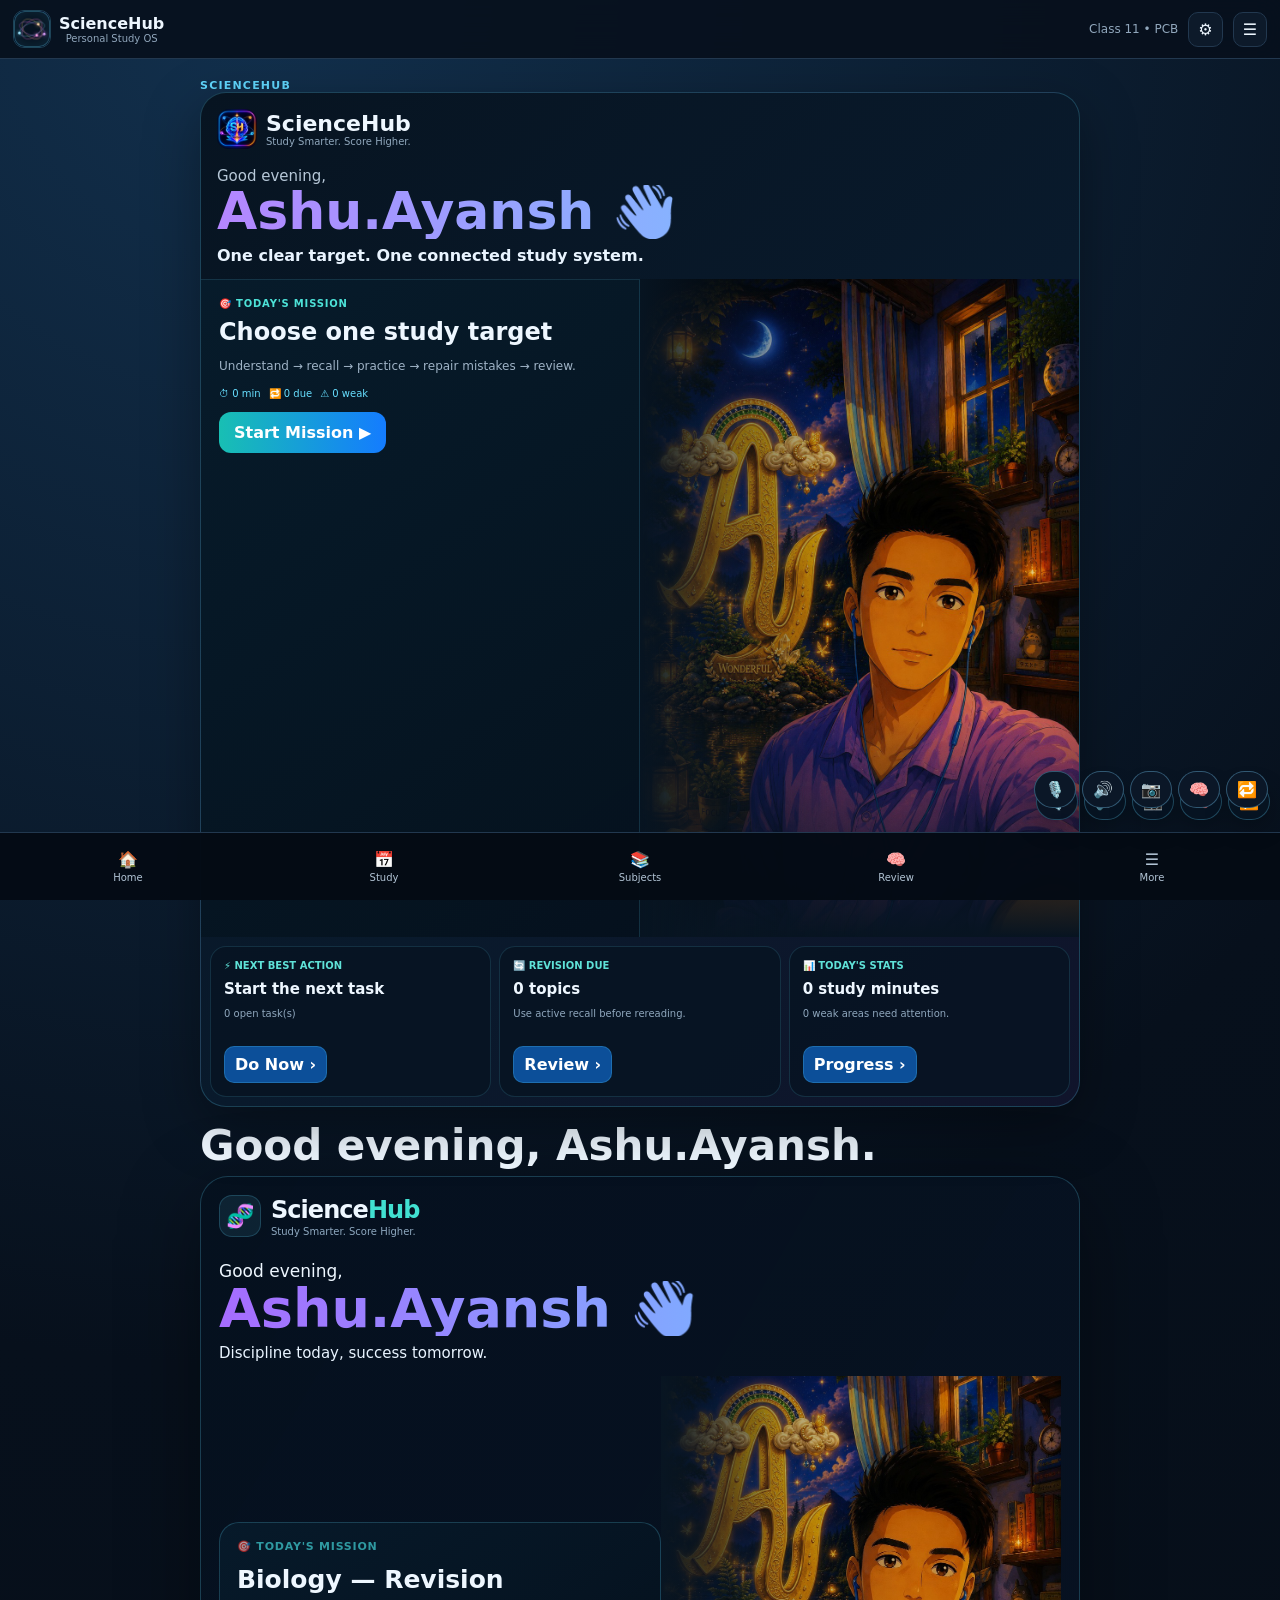
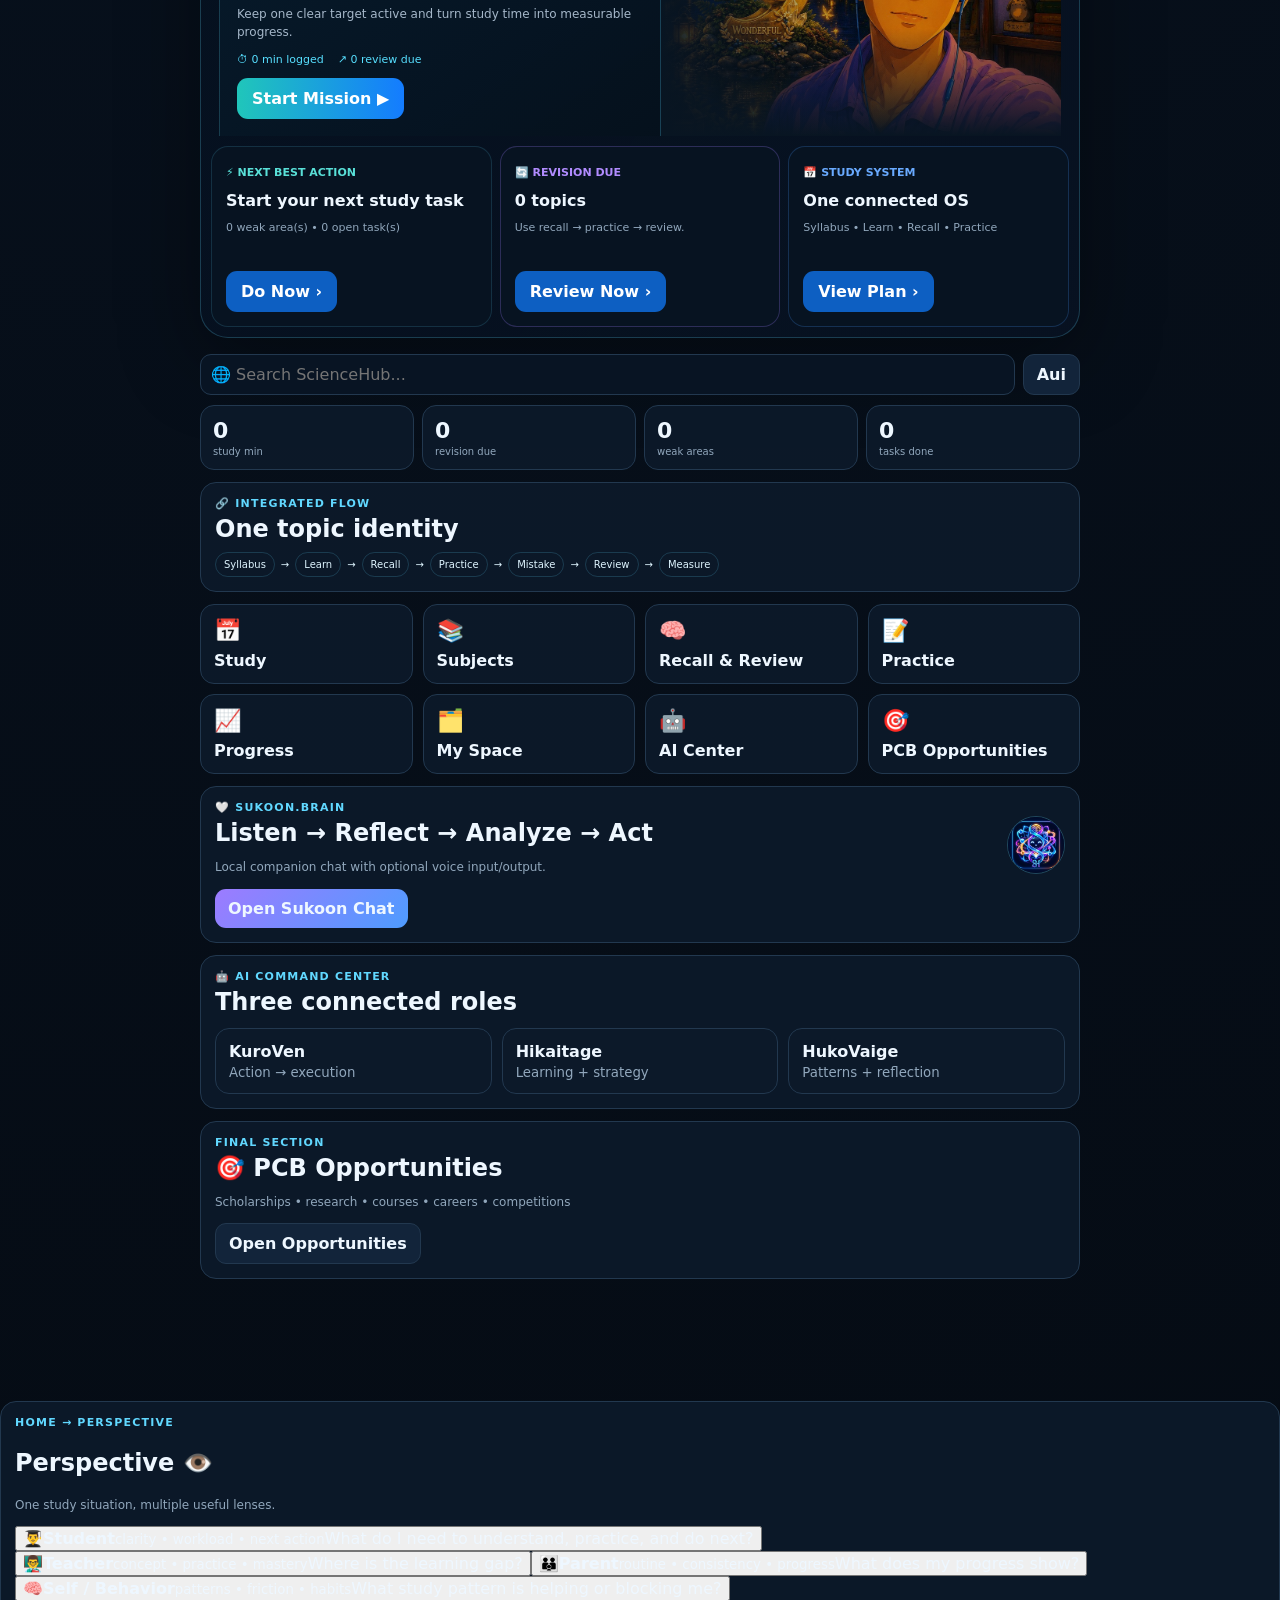
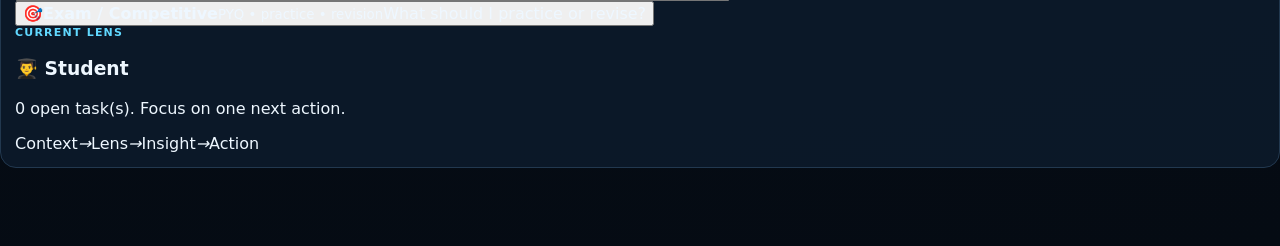
==== commit b9e5d075: "Add files via upload" ====
--- a/index.html
+++ b/index.html
@@ -1 +1,46 @@
-<!doctype html><html><head><meta charset="utf-8"><meta name="viewport" content="width=device-width,initial-scale=1"><title>ScienceHub P2</title><style>body{font-family:system-ui;margin:0;padding:24px;max-width:900px;margin:auto}button{padding:10px 14px;margin:4px;border:1px solid #aaa;border-radius:8px;background:#fff}section{border:1px solid #ddd;border-radius:12px;padding:16px;margin:12px 0}.ok{color:#087f23}</style></head><body><h1>ScienceHub — Phase 2</h1><p>Offline-first user-control foundation.</p><section><h2>PCB Study Flow</h2><p>Biology · Physics · Chemistry · English · Hindi</p><button onclick="save('Biology')">Save Biology Progress</button><button onclick="clearData()">Clear Local Progress</button><p id="status"></p></section><section><h2>AI Permission</h2><label><input id="ai" type="checkbox"> Allow AI actions</label><p id="aiStatus"></p></section><script>const S='sciencehub_p2';function save(s){localStorage.setItem(S,JSON.stringify({subject:s,updated:new Date().toISOString()}));status.textContent='Saved locally: '+s;status.className='ok'}function clearData(){localStorage.removeItem(S);status.textContent='Local progress cleared'}ai.onchange=()=>{localStorage.setItem('sciencehub_ai_allowed',ai.checked?'true':'false');aiStatus.textContent=ai.checked?'AI permission: ON':'AI permission: OFF'};ai.checked=localStorage.getItem('sciencehub_ai_allowed')==='true';ai.onchange()</script></body></html>
+<!doctype html>
+<html lang="en">
+<head>
+  <meta charset="utf-8">
+  <meta name="viewport" content="width=device-width,initial-scale=1,viewport-fit=cover">
+  <meta name="theme-color" content="#07101c">
+  <meta name="description" content="ScienceHub — personal, local-first study operating system">
+  <title>ScienceHub — Personal Study OS</title>
+  <link rel="manifest" href="./manifest.json">
+  <link rel="icon" href="./sciencehub-icon-192.png">
+  <link rel="stylesheet" href="./style.css">
+  <link rel="stylesheet" href="./perspective.css">
+  <link rel="stylesheet" href="./sciencehub-v101.css">
+  <link rel="stylesheet" href="./sciencehub-v102-repair.css">
+</head>
+<body>
+  <header class="top">
+    <button class="brand" id="homeBtn" type="button" aria-label="Go to ScienceHub home">
+      <canvas id="brandCanvas" width="64" height="64" aria-hidden="true"></canvas>
+      <span><strong>ScienceHub</strong><small style="display:block;color:var(--muted);font-size:10px">Personal Study OS</small></span>
+    </button>
+    <span class="user">Class 11 • PCB</span>
+    <button class="icon" id="settingsBtn" type="button" aria-label="Settings">⚙️</button>
+    <button class="icon" id="moreBtn" type="button" aria-label="Open navigation">☰</button>
+  </header>
+
+  <main id="app" aria-live="polite"></main>
+  <div id="perspectiveMount"></div>
+  <nav class="bottom" aria-label="Primary navigation">
+    <button type="button" data-go="home"><span>🏠</span><small>Home</small></button>
+    <button type="button" data-go="study"><span>📅</span><small>Study</small></button>
+    <button type="button" data-go="subjects"><span>📚</span><small>Subjects</small></button>
+    <button type="button" data-go="learning"><span>🧠</span><small>Review</small></button>
+    <button type="button" id="moreBtnBottom" onclick="document.getElementById('moreBtn').click()"><span>☰</span><small>More</small></button>
+  </nav>
+  <div id="drawer" aria-label="Navigation drawer"></div>
+  <div id="modal" aria-label="Dialog"></div>
+
+  <!-- Order matters: the core runtime must exist before its additive bridges. -->
+  <script src="./app.js"></script>
+  <script src="./sciencehub-enhancements.js"></script>
+  <script src="./sciencehub-v101-bridge.js"></script>
+  <script src="./sciencehub-perspective.js"></script>
+  <script src="./sciencehub-v102-repair.js"></script>
+</body>
+</html>
--- a/style.css
+++ b/style.css
@@ -0,0 +1 @@
+:root{--bg:#07101c;--panel:#0d1a2a;--panel2:#12243a;--text:#eef7ff;--muted:#91a7bc;--line:#22384f;--a:#61d8ff;--b:#9d7bff;--good:#68e0a0;--warn:#ffd166}*{box-sizing:border-box}html,body{margin:0;background:radial-gradient(circle at 20% 0%,#12304d 0,#07101c 38%,#050b13 100%);color:var(--text);font-family:system-ui,-apple-system,Segoe UI,Roboto,sans-serif;min-height:100%;scroll-behavior:smooth}body{padding-bottom:78px}button,input,textarea,select{font:inherit;color:inherit}button{cursor:pointer}.top{position:sticky;top:0;z-index:50;display:flex;align-items:center;gap:10px;padding:10px 13px;background:rgba(7,16,28,.9);backdrop-filter:blur(14px);border-bottom:1px solid var(--line)}.brand{border:0;background:none;display:flex;align-items:center;gap:8px;padding:0}.brand canvas{width:38px;height:38px;border-radius:11px;background:#071321;border:1px solid rgba(97,216,255,.25)}.user{margin-left:auto;color:var(--muted);font-size:12px}.icon{border:1px solid var(--line);background:var(--panel);border-radius:10px;padding:7px 9px}.page{max-width:920px;margin:auto;padding:12px}.eyebrow{color:var(--a);font-size:11px;font-weight:800;letter-spacing:.11em}.page h1{font-size:clamp(27px,7vw,42px);margin:6px 0}.page h2{margin:5px 0 9px}.muted{color:var(--muted);font-size:12px;line-height:1.45}.hero{border:1px solid rgba(97,216,255,.25);border-radius:24px;padding:20px;margin:8px 0 12px;background:linear-gradient(145deg,rgba(14,40,62,.9),rgba(9,17,29,.94));box-shadow:0 18px 60px rgba(0,0,0,.3)}.hero h2{font-size:clamp(23px,6vw,38px);line-height:1.08}.pills{display:flex;flex-wrap:wrap;gap:6px;margin-top:12px}.pills span,.tag{border:1px solid rgba(97,216,255,.2);background:rgba(97,216,255,.05);border-radius:999px;padding:5px 8px;font-size:10px}.search{display:flex;gap:8px;margin:10px 0}.search input,input,textarea,select{width:100%;background:#081423;border:1px solid var(--line);border-radius:11px;padding:10px;outline:none}textarea{min-height:110px;resize:vertical}.btn{border:0;border-radius:11px;padding:10px 13px;background:linear-gradient(135deg,var(--b),#4e9cff);font-weight:800}.btn.secondary{background:var(--panel2);border:1px solid var(--line)}.mission{display:flex;justify-content:space-between;gap:14px;align-items:center;padding:17px;border:1px solid rgba(97,216,255,.26);border-radius:18px;background:rgba(8,22,37,.9);margin:12px 0}.stats{display:grid;grid-template-columns:repeat(4,1fr);gap:8px;margin:10px 0}.stats div{background:rgba(13,26,42,.92);border:1px solid var(--line);border-radius:14px;padding:12px}.stats b,.stats small{display:block}.stats b{font-size:22px}.stats small{font-size:10px;color:var(--muted);margin-top:3px}.card{background:rgba(13,26,42,.92);border:1px solid var(--line);border-radius:16px;padding:14px;margin-top:12px}.flow{display:flex;flex-wrap:wrap;align-items:center;gap:6px;font-size:10px;color:#dff5ff}.flow span{border:1px solid rgba(97,216,255,.18);padding:6px 8px;border-radius:999px}.grid{display:grid;grid-template-columns:repeat(4,1fr);gap:8px;margin-top:12px}.grid.ai{grid-template-columns:repeat(3,1fr)}.quick{border:1px solid var(--line);background:rgba(13,26,42,.92);border-radius:14px;padding:13px;text-align:left}.quick span{display:block;font-size:22px;margin-bottom:8px}.quick b,.quick small{display:block}.quick small{color:var(--muted);margin-top:4px}.sukoon-icon{width:58px;height:58px;border-radius:50%;object-fit:cover;border:1px solid rgba(97,216,255,.25)}.row{display:flex;align-items:center;justify-content:space-between;gap:10px}.results button{display:block;width:100%;text-align:left;background:#0b1727;border:1px solid var(--line);border-radius:11px;padding:10px;margin-top:7px}.results .tag{margin-right:7px}.form,.list{display:grid;gap:8px}.item{background:#0a1727;border:1px solid var(--line);border-radius:12px;padding:11px}.item small{display:block;color:var(--muted);margin-top:4px}.item.done{opacity:.55}.full{width:100%;text-align:left}.actions{display:flex;gap:7px;flex-wrap:wrap;margin-top:9px}.subject b{font-size:24px}.subject small{display:block;color:var(--muted);margin-top:5px}.bottom{position:fixed;z-index:60;left:0;right:0;bottom:0;height:68px;background:rgba(5,12,21,.98);border-top:1px solid var(--line);display:grid;grid-template-columns:repeat(5,1fr);padding-bottom:env(safe-area-inset-bottom)}.bottom button{border:0;background:none;display:flex;flex-direction:column;align-items:center;justify-content:center;gap:3px;color:#b2c4d5}.bottom small{font-size:10px}.modal,.modal.chat{position:fixed;z-index:120;inset:14px;max-width:720px;max-height:calc(100vh - 28px);margin:auto;background:#091625;border:1px solid var(--line);border-radius:18px;padding:14px;overflow:auto;box-shadow:0 25px 80px #000;display:flex;flex-direction:column}.modal video{width:100%;max-height:55vh;background:#000;border-radius:13px;margin:10px 0}.modal canvas{display:none}.messages{flex:1;overflow:auto;min-height:240px;display:flex;flex-direction:column;gap:8px;margin:10px 0}.msg{max-width:88%;padding:10px 12px;border:1px solid var(--line);border-radius:15px;background:#0b1a2c;line-height:1.4;font-size:13px}.msg.user{align-self:flex-end;background:#12304a}.msg b{display:block;font-size:10px;color:var(--muted);margin-bottom:4px}.composer{display:flex;gap:7px;align-items:end}.composer textarea{min-height:48px}.foot{display:flex;gap:7px;justify-content:space-between;margin-top:8px}#drawer{display:none;position:fixed;z-index:110;inset:0}#drawer.show{display:block}.shade{position:absolute;inset:0;background:rgba(0,0,0,.72);backdrop-filter:blur(3px)}aside{position:absolute;right:0;top:0;bottom:0;width:min(94vw,430px);padding:15px;background:#071321;border-left:1px solid var(--line);overflow:auto}.menu{display:grid;gap:8px;margin-top:16px}.menu button{padding:13px;text-align:left;border:1px solid var(--line);border-radius:13px;background:#0b192a}.form label{display:flex;gap:8px;align-items:center}.form label input[type=checkbox]{width:auto}@media(max-width:650px){.page{padding:9px}.stats{grid-template-columns:repeat(2,1fr)}.grid,.grid.ai{grid-template-columns:repeat(2,1fr)}.mission{display:block}.mission .btn{width:100%;margin-top:10px}.composer{flex-direction:column}.composer .btn{width:100%}}@media(min-width:800px){.page{padding:20px}.hero{padding:28px}.grid{gap:10px}}
--- a/perspective.css
+++ b/perspective.css
@@ -0,0 +1 @@
+.sh-perspective{margin:18px auto;max-width:1100px;padding:18px;border-radius:22px;background:rgba(20,25,45,.72);backdrop-filter:blur(12px);border:1px solid rgba(255,255,255,.09);color:inherit}.sh-perspective-head{display:flex;justify-content:space-between;gap:16px;margin-bottom:14px}.sh-kicker{font-size:.72rem;letter-spacing:.12em;opacity:.65}.sh-perspective h2{margin:4px 0}.sh-perspective p{opacity:.78}.sh-perspective-grid{display:grid;grid-template-columns:repeat(5,minmax(0,1fr));gap:10px}.sh-perspective-card{border:1px solid rgba(255,255,255,.1);border-radius:16px;padding:14px;text-align:left;background:rgba(255,255,255,.04);color:inherit;cursor:pointer;min-height:130px}.sh-perspective-card.active{outline:2px solid currentColor;background:rgba(255,255,255,.09)}.sh-perspective-icon{font-size:1.5rem;display:block;margin-bottom:10px}.sh-perspective-card strong,.sh-perspective-card small{display:block}.sh-perspective-card small{margin-top:6px;opacity:.7;line-height:1.35}.sh-perspective-insight{margin-top:12px;padding:14px;border-radius:15px;background:rgba(255,255,255,.05)}.sh-perspective-insight p{margin:6px 0 0}@media(max-width:800px){.sh-perspective-grid{grid-template-columns:repeat(2,minmax(0,1fr))}}@media(max-width:480px){.sh-perspective-grid{grid-template-columns:1fr}.sh-perspective{margin:10px;padding:13px}}
--- a/sciencehub-v101.css
+++ b/sciencehub-v101.css
@@ -0,0 +1,4 @@
+/* ScienceHub V101 restoration visuals */
+.sh-hero-v101{margin:0 0 16px;border:1px solid rgba(97,216,255,.22);border-radius:28px;overflow:hidden;background:linear-gradient(120deg,rgba(5,17,31,.98),rgba(8,18,34,.90));box-shadow:0 22px 80px rgba(0,0,0,.38)}
+.sh-hero-copy{padding:18px 18px 0;position:relative;z-index:1}.sh-brandline{display:flex;gap:10px;align-items:center}.sh-mini-logo{display:grid;place-items:center;width:42px;height:42px;border-radius:13px;background:rgba(97,216,255,.09);border:1px solid rgba(97,216,255,.2);font-size:23px}.sh-brandline b{font-size:24px;letter-spacing:-.04em}.sh-brandline b span{color:#41e0d1}.sh-brandline small{display:block;color:#8fa9c0;font-size:10px;margin-top:2px}.sh-greeting{margin-top:24px;font-size:17px}.sh-name{font-size:clamp(34px,9vw,54px);font-weight:900;line-height:1.02;background:linear-gradient(90deg,#a66cff,#64d9ff);-webkit-background-clip:text;background-clip:text;color:transparent}.sh-tagline{font-size:15px;color:#e9f4ff;margin-top:8px}.sh-hero-grid{display:grid;grid-template-columns:minmax(0,1.05fr) minmax(260px,.95fr);align-items:end;margin-top:14px}.sh-mission-v101{padding:17px;border-radius:20px 20px 0 0;background:linear-gradient(145deg,rgba(7,27,43,.95),rgba(5,17,29,.98));border:1px solid rgba(97,216,255,.22);border-bottom:0}.sh-kicker{color:#45dfe3;font-weight:900;letter-spacing:.07em;font-size:11px}.sh-mission-v101 h2{font-size:25px;margin:12px 0 6px}.sh-mission-v101 p{color:#a5b7c9;font-size:12px;line-height:1.45}.sh-mission-meta{display:flex;gap:14px;flex-wrap:wrap;color:#57dfff;font-size:11px;margin:12px 0}.sh-primary,.sh-hero-actions button{border:0;border-radius:11px;padding:11px 15px;background:linear-gradient(90deg,#20c6ba,#147cff);color:#fff;font-weight:900}.sh-hero-art{height:360px;overflow:hidden;position:relative}.sh-hero-art:after{content:"";position:absolute;inset:0;background:linear-gradient(90deg,#081522 0%,rgba(8,21,34,.25) 30%,transparent 60%),linear-gradient(0deg,#081522 0%,transparent 30%)}.sh-hero-art img{width:100%;height:100%;object-fit:cover;object-position:55% 42%;filter:saturate(1.05) brightness(.9)}.sh-hero-actions{display:grid;grid-template-columns:repeat(3,1fr);gap:8px;padding:10px}.sh-hero-actions article{min-height:150px;padding:14px;border:1px solid rgba(97,216,255,.15);border-radius:17px;background:rgba(8,20,34,.8)}.sh-hero-actions article:nth-child(2){border-color:rgba(157,123,255,.25)}.sh-hero-actions article:nth-child(3){border-color:rgba(70,150,255,.22)}.sh-hero-actions b{font-size:11px;color:#59e0d8}.sh-hero-actions article:nth-child(2) b{color:#b18cff}.sh-hero-actions article:nth-child(3) b{color:#69aaff}.sh-hero-actions h3{margin:11px 0 6px;font-size:16px}.sh-hero-actions p{font-size:11px;color:#91a7bc;min-height:31px}.sh-hero-actions button{background:#0d5fc2;margin-top:8px}.sh-live-brand{position:relative;display:block;width:38px;height:38px;border-radius:11px;overflow:hidden;border:1px solid rgba(97,216,255,.25);flex:0 0 38px}.sh-live-brand img,.sh-live-brand canvas{position:absolute;inset:0;width:100%;height:100%;display:block}.sh-live-brand img{object-fit:cover}.sh-live-brand canvas{pointer-events:none}.sh-live-brand:after{content:"";position:absolute;inset:0;border-radius:11px;box-shadow:inset 0 0 15px rgba(80,220,255,.12);pointer-events:none}#shV101Dock{position:fixed;right:10px;bottom:80px;z-index:70;display:flex;gap:6px;flex-wrap:wrap;justify-content:flex-end}#shV101Dock button{border:1px solid rgba(97,216,255,.28);border-radius:999px;background:rgba(7,20,34,.94);color:#fff;padding:8px 10px;box-shadow:0 7px 24px rgba(0,0,0,.3)}
+@media(max-width:700px){.sh-hero-grid{grid-template-columns:1fr}.sh-hero-art{height:270px;order:-1}.sh-mission-v101{border-radius:0 0 18px 18px;border-bottom:1px solid rgba(97,216,255,.22)}.sh-hero-actions{grid-template-columns:1fr}.sh-hero-actions article{min-height:auto}.sh-hero-copy{padding:15px 12px 0}.sh-name{font-size:38px}}
--- a/sciencehub-v102-repair.css
+++ b/sciencehub-v102-repair.css
@@ -0,0 +1,18 @@
+/* ScienceHub V102 Repair — additive, mobile-first, no core feature replacement */
+:root{--sh-cyan:#61d8ff;--sh-teal:#41e0d1;--sh-purple:#a66cff;--sh-bg:#07101c}
+body{overflow-x:hidden}
+.page{width:min(100%,1120px);margin:0 auto;padding-bottom:110px}
+.card,.hero,.mission,.search,.stats,.quick{box-sizing:border-box}
+.sh-v102-hero{position:relative;margin:0 0 14px;border:1px solid rgba(97,216,255,.22);border-radius:26px;overflow:hidden;background:linear-gradient(135deg,#071421 0%,#091a2c 55%,#10142b 100%);box-shadow:0 18px 55px rgba(0,0,0,.34)}
+.sh-v102-hero-top{padding:16px 16px 0;position:relative;z-index:2}
+.sh-v102-brand{display:flex;align-items:center;gap:9px}.sh-v102-brand img{width:40px;height:40px;border-radius:12px;object-fit:cover}.sh-v102-brand b{font-size:22px}.sh-v102-brand small{display:block;color:#91a8bd;font-size:10px}
+.sh-v102-greeting{margin-top:18px;color:#b7c8d8;font-size:15px}.sh-v102-name{font-size:clamp(32px,8vw,52px);font-weight:900;line-height:1.03;background:linear-gradient(90deg,#b486ff,#61d8ff);-webkit-background-clip:text;background-clip:text;color:transparent}.sh-v102-tag{margin:7px 0 0;color:#e9f4ff;font-weight:700}
+.sh-v102-main{display:grid;grid-template-columns:1fr 1fr;align-items:stretch;margin-top:14px}.sh-v102-art{min-height:300px;position:relative;overflow:hidden;order:2}.sh-v102-art img{width:100%;height:100%;object-fit:cover;object-position:center;display:block;filter:saturate(1.04) brightness(.9)}.sh-v102-art:after{content:"";position:absolute;inset:0;background:linear-gradient(90deg,#071421 0%,rgba(7,20,33,.45) 20%,transparent 55%),linear-gradient(0deg,#071421 0%,transparent 34%)}
+.sh-v102-mission{padding:18px;background:linear-gradient(145deg,rgba(7,27,43,.97),rgba(5,17,29,.98));border-top:1px solid rgba(97,216,255,.16);border-right:1px solid rgba(97,216,255,.14)}.sh-v102-kicker{font-size:10px;font-weight:900;letter-spacing:.08em;color:#4de2d8}.sh-v102-mission h2{font-size:24px;line-height:1.12;margin:10px 0 7px}.sh-v102-mission p{color:#9fb3c6;font-size:12px;line-height:1.5}.sh-v102-meta{display:flex;gap:8px;flex-wrap:wrap;margin:13px 0;color:#67dfff;font-size:10px}.sh-v102-btn{border:0;border-radius:12px;padding:11px 15px;background:linear-gradient(90deg,#18bfb3,#147cff);color:#fff;font-weight:900}
+.sh-v102-actions{display:grid;grid-template-columns:repeat(3,1fr);gap:8px;padding:9px}.sh-v102-action{padding:13px;border-radius:16px;border:1px solid rgba(97,216,255,.14);background:rgba(7,20,34,.78);min-width:0}.sh-v102-action b{display:block;font-size:10px;color:#5fe2d8}.sh-v102-action h3{font-size:15px;margin:9px 0 5px}.sh-v102-action p{font-size:10px;color:#8fa7bd;min-height:28px}.sh-v102-action button{border:1px solid rgba(97,216,255,.22);border-radius:10px;background:#0c4f99;color:#fff;padding:8px 10px;font-weight:800}
+.sh-v102-pcb{margin:14px 0;padding:15px;border:1px solid rgba(97,216,255,.18);border-radius:22px;background:linear-gradient(145deg,rgba(8,22,37,.95),rgba(8,15,28,.95))}.sh-v102-pcb-head{display:flex;justify-content:space-between;gap:12px;align-items:flex-end}.sh-v102-pcb h2{margin:4px 0;font-size:20px}.sh-v102-pcb p{margin:0;color:#8fa7bd;font-size:11px}.sh-v102-assets{display:grid;grid-template-columns:repeat(3,1fr);gap:9px;margin-top:12px}.sh-v102-asset{border:1px solid rgba(97,216,255,.13);background:rgba(255,255,255,.025);border-radius:16px;padding:10px;color:#fff;text-align:left;cursor:pointer}.sh-v102-asset img{width:100%;height:90px;object-fit:contain;display:block}.sh-v102-asset b{display:block;margin-top:5px;font-size:12px}.sh-v102-asset small{display:block;color:#8fa7bd;margin-top:3px;font-size:9px}
+.sh-v102-visuals{display:grid;grid-template-columns:repeat(4,1fr);gap:8px}.sh-v102-visual{padding:9px;border-radius:14px;border:1px solid rgba(97,216,255,.12);background:rgba(255,255,255,.02);text-align:center}.sh-v102-visual img{width:58px;height:58px;object-fit:contain}.sh-v102-visual span{display:block;font-size:9px;color:#a6b9ca;margin-top:3px}
+.sh-v102-modal{position:fixed;inset:0;z-index:999;background:rgba(1,6,12,.86);backdrop-filter:blur(8px);display:grid;place-items:center;padding:20px}.sh-v102-modal>div{width:min(92vw,440px);border:1px solid rgba(97,216,255,.25);border-radius:24px;background:#091625;padding:20px;text-align:center}.sh-v102-modal img{width:min(70vw,280px);height:min(70vw,280px);object-fit:contain}.sh-v102-modal button{border:0;border-radius:10px;padding:10px 15px;background:#1167bd;color:#fff;font-weight:800}
+.sh-v102-audit{display:none!important}
+@media(max-width:720px){.page{padding-left:10px;padding-right:10px}.sh-v102-main{grid-template-columns:1fr}.sh-v102-art{order:-1;min-height:220px;max-height:280px}.sh-v102-mission{border-right:0}.sh-v102-actions{grid-template-columns:1fr}.sh-v102-action{min-height:0}.sh-v102-assets{grid-template-columns:repeat(3,1fr)}.sh-v102-asset{padding:7px}.sh-v102-asset img{height:70px}.sh-v102-visuals{grid-template-columns:repeat(4,1fr)}.bottom{padding-bottom:env(safe-area-inset-bottom)} }
+@media(max-width:390px){.sh-v102-assets{grid-template-columns:1fr}.sh-v102-asset{display:grid;grid-template-columns:72px 1fr;align-items:center;column-gap:9px}.sh-v102-asset img{height:72px}.sh-v102-asset b{margin-top:0}.sh-v102-visuals{grid-template-columns:repeat(2,1fr)}}
